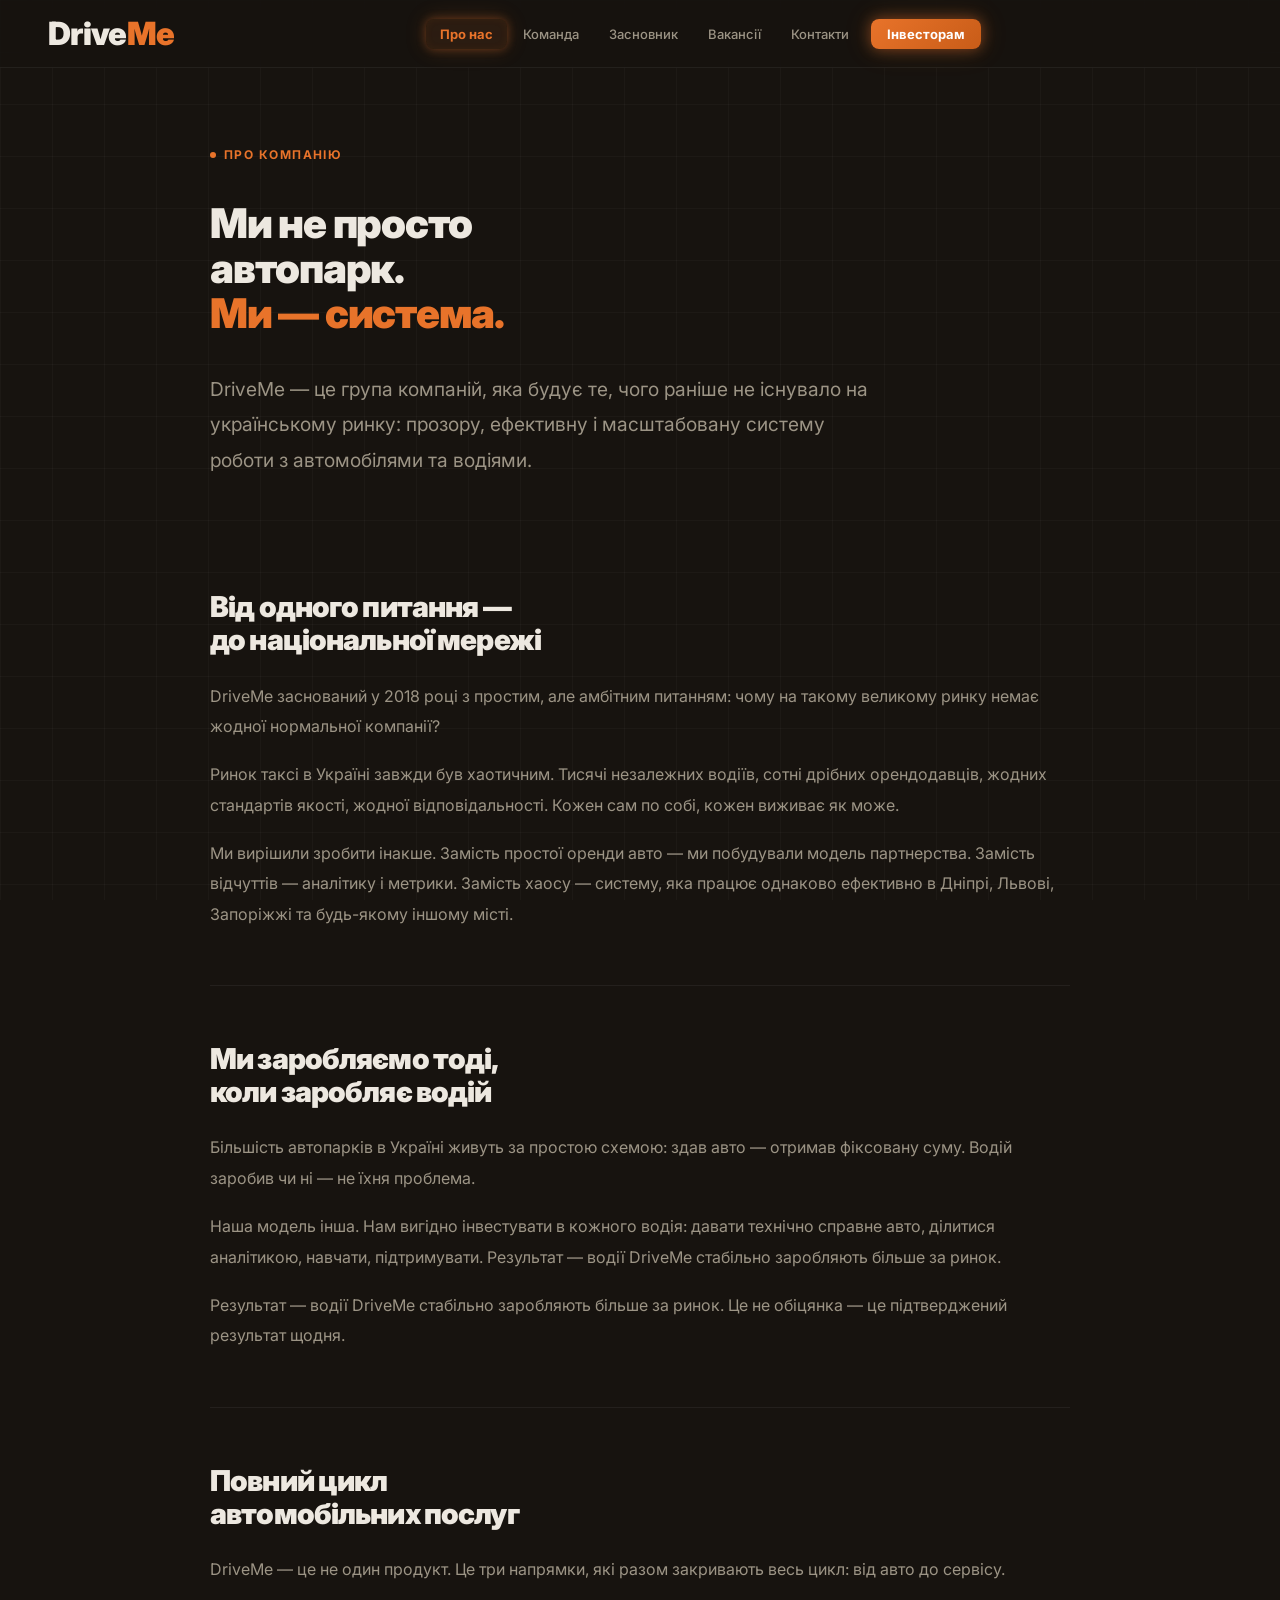
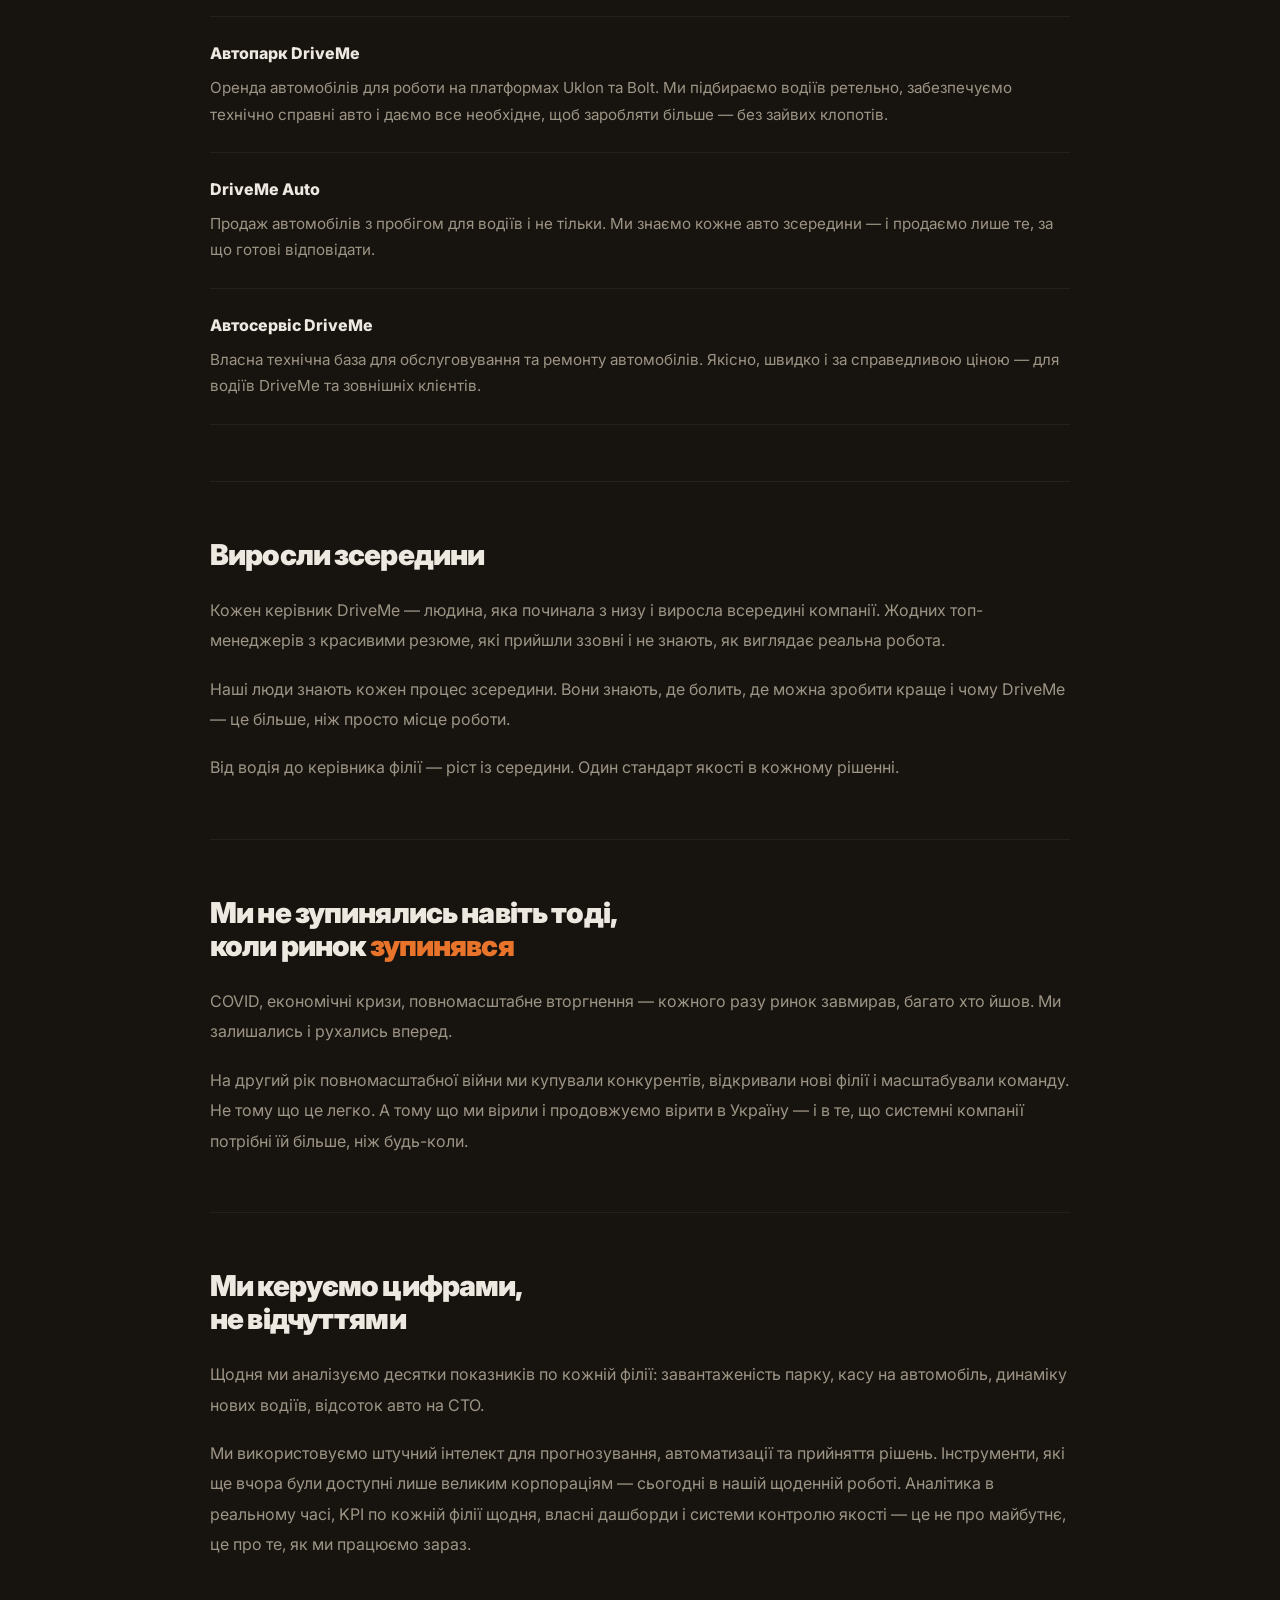
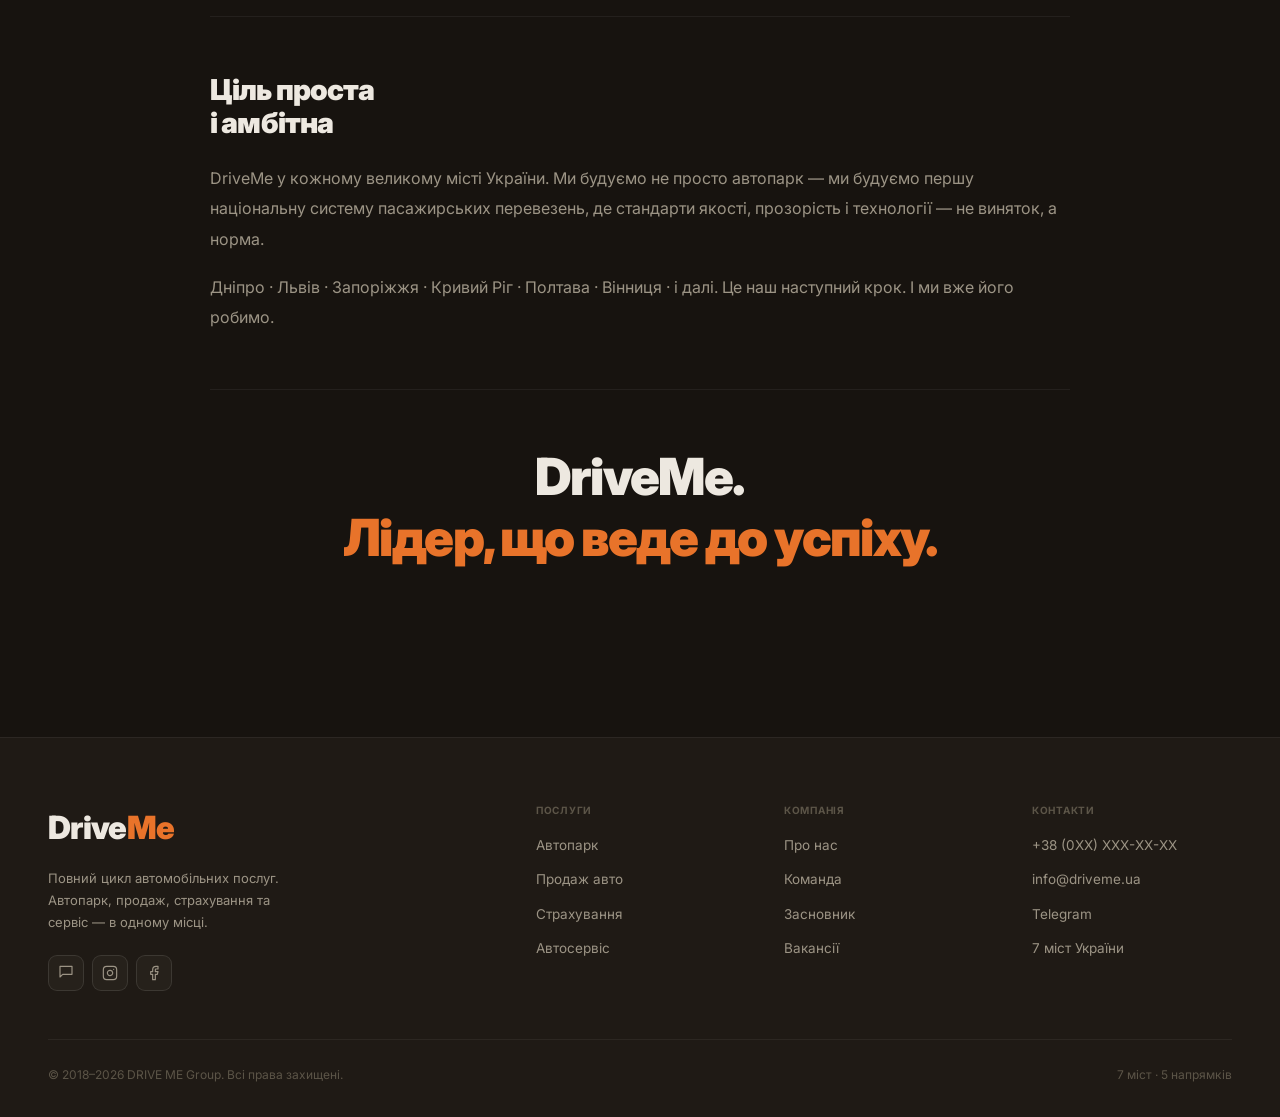
==== pages/about.html @ 79eb95c1 "Remove logo from site nav/footer, add DM SVG as browser favicon" ====
<!DOCTYPE html>
<html lang="uk">
<head>
<meta charset="UTF-8">
<link rel="icon" type="image/svg+xml" href="../images/file-2.svg">
<meta name="viewport" content="width=device-width,initial-scale=1.0">
<title>Про нас — DRIVE ME Group</title>
<link rel="stylesheet" href="../css/style.css?v=20260707">
<link rel="preconnect" href="https://fonts.googleapis.com">
<link href="https://fonts.googleapis.com/css2?family=Inter:wght@300;400;500;600;700;800;900&display=swap" rel="stylesheet">
<script src="../js/main.js?v=20260708" defer></script>
<style>

.about-page{
  padding-top:var(--nav-h);
  padding-bottom:96px;
  min-height:100vh;
}

.about-box{
  max-width:860px;
  margin:0 auto;
  padding:72px 0;
}

/* HERO */
.about-label{
  display:inline-flex;align-items:center;gap:8px;
  font-size:12px;font-weight:700;letter-spacing:.12em;text-transform:uppercase;
  color:var(--accent);margin-bottom:36px;
}
.about-label-dot{
  width:6px;height:6px;border-radius:50%;background:var(--accent);
}

.about-h1{
  font-size:clamp(1.8rem,3.2vw,3.6rem);
  font-weight:900;letter-spacing:-.03em;line-height:1.1;
  margin-bottom:36px;
}
.about-h1 em{color:var(--accent);font-style:normal}

.about-lead{
  font-size:1.2rem;line-height:1.85;color:var(--t2);
  max-width:680px;margin-bottom:56px;
}

/* STATS ROW */
.about-stats{
  display:flex;flex-wrap:wrap;gap:48px;
  padding:40px 0;
  border-top:1px solid var(--border);
  border-bottom:1px solid var(--border);
  margin-bottom:72px;
}
.about-stat-val{
  font-size:2.6rem;font-weight:900;letter-spacing:-.04em;
  color:var(--text);line-height:1;
}
.about-stat-lbl{
  font-size:12px;color:var(--t3);text-transform:uppercase;
  letter-spacing:.08em;font-weight:600;margin-top:6px;
}

/* BODY TEXT */
.about-section{
  padding:56px 0;
  border-bottom:1px solid var(--border);
}
.about-section:last-of-type{border-bottom:none}

.about-section-title{
  font-size:1.8rem;font-weight:900;letter-spacing:-.03em;
  color:var(--text);margin-bottom:24px;line-height:1.15;
}
.about-section-title em{color:var(--accent);font-style:normal}

.about-p{
  font-size:1rem;line-height:1.9;color:var(--t2);
  margin-bottom:18px;
}
.about-p:last-child{margin-bottom:0}

/* BIG NUMBER INLINE */
.about-big-num{
  font-size:clamp(3rem,6vw,5rem);font-weight:900;letter-spacing:-.04em;
  background:linear-gradient(135deg,#E8732A,#FFB37A);
  -webkit-background-clip:text;-webkit-text-fill-color:transparent;background-clip:text;
  line-height:1;display:block;margin:32px 0 8px;
}
.about-big-lbl{
  font-size:13px;color:var(--t3);text-transform:uppercase;
  letter-spacing:.08em;font-weight:600;margin-bottom:28px;
}

/* DIRECTIONS LIST */
.about-dir-list{
  display:flex;flex-direction:column;gap:0;
  margin:32px 0 0;
}
.about-dir-item{
  padding:24px 0;
  border-bottom:1px solid var(--border);
}
.about-dir-item:first-child{border-top:1px solid var(--border)}
.about-dir-name{
  font-size:1rem;font-weight:800;color:var(--text);margin-bottom:8px;
}
.about-dir-desc{
  font-size:.95rem;line-height:1.75;color:var(--t2);
}

/* VISION NUMS */
.about-vision-nums{
  display:flex;flex-wrap:wrap;gap:48px;
  margin:40px 0;
}
.about-vision-val{
  font-size:3rem;font-weight:900;letter-spacing:-.04em;
  color:var(--accent);line-height:1;
}
.about-vision-lbl{
  font-size:12px;color:var(--t3);text-transform:uppercase;
  letter-spacing:.08em;font-weight:600;margin-top:6px;
}

/* SLOGAN */
.about-slogan{
  padding-top:56px;text-align:center;
}
.about-slogan-text{
  font-size:clamp(1.8rem,4vw,3.2rem);
  font-weight:900;letter-spacing:-.03em;line-height:1.2;
  color:var(--text);
}
.about-slogan-text em{color:var(--accent);font-style:normal}

</style>
</head>
<body>

<!-- NAV -->
<nav class="nav">
  <div class="nav-inner">
    <a href="../index.html" class="nav-logo">
      <span class="nav-logo-name">Drive<em>Me</em></span>
    </a>
    <ul class="nav-links">
      <li><a href="about.html" class="nav-link active">Про нас</a></li>
      <li><a href="team.html" class="nav-link">Команда</a></li>
      <li><a href="founder.html" class="nav-link">Засновник</a></li>
      <li><a href="vacancies.html" class="nav-link">Вакансії</a></li>
      <li><a href="../index.html#contact" class="nav-link">Контакти</a></li>
      <li><span class="nav-link nav-link--invest" onclick="openInvestModal()">Інвесторам</span></li>
    </ul>
    <div class="nav-cta"></div>
    <button class="hamburger" aria-label="Меню"><span></span><span></span><span></span></button>
  </div>
</nav>

<div class="mob-nav">
  <a href="about.html" class="mob-nav-link"><span class="mob-nav-ico"><svg width="18" height="18" viewBox="0 0 24 24" fill="none" stroke="currentColor" stroke-width="1.75" stroke-linecap="round" stroke-linejoin="round"><circle cx="12" cy="12" r="10"/><line x1="12" y1="8" x2="12" y2="12"/><line x1="12" y1="16" x2="12.01" y2="16"/></svg></span>Про нас</a>
  <a href="team.html" class="mob-nav-link"><span class="mob-nav-ico"><svg width="18" height="18" viewBox="0 0 24 24" fill="none" stroke="currentColor" stroke-width="1.75" stroke-linecap="round" stroke-linejoin="round"><path d="M17 21v-2a4 4 0 0 0-4-4H5a4 4 0 0 0-4 4v2"/><circle cx="9" cy="7" r="4"/><path d="M23 21v-2a4 4 0 0 0-3-3.87"/><path d="M16 3.13a4 4 0 0 1 0 7.75"/></svg></span>Команда</a>
  <a href="founder.html" class="mob-nav-link"><span class="mob-nav-ico"><svg width="18" height="18" viewBox="0 0 24 24" fill="none" stroke="currentColor" stroke-width="1.75" stroke-linecap="round" stroke-linejoin="round"><path d="M20 21v-2a4 4 0 0 0-4-4H8a4 4 0 0 0-4 4v2"/><circle cx="12" cy="7" r="4"/></svg></span>Засновник</a>
  <a href="vacancies.html" class="mob-nav-link"><span class="mob-nav-ico"><svg width="18" height="18" viewBox="0 0 24 24" fill="none" stroke="currentColor" stroke-width="1.75" stroke-linecap="round" stroke-linejoin="round"><rect x="2" y="7" width="20" height="14" rx="2"/><path d="M16 21V5a2 2 0 0 0-2-2h-4a2 2 0 0 0-2 2v16"/></svg></span>Вакансії</a>
  <a href="../index.html#contact" class="mob-nav-link"><span class="mob-nav-ico"><svg width="18" height="18" viewBox="0 0 24 24" fill="none" stroke="currentColor" stroke-width="1.75" stroke-linecap="round" stroke-linejoin="round"><path d="M22 16.92v3a2 2 0 0 1-2.18 2 19.79 19.79 0 0 1-8.63-3.07A19.5 19.5 0 0 1 4.69 12a19.79 19.79 0 0 1-3.07-8.67A2 2 0 0 1 3.61 1h3a2 2 0 0 1 2 1.72 12.84 12.84 0 0 0 .7 2.81 2 2 0 0 1-.45 2.11L8.09 9a16 16 0 0 0 6.29 6.29l1.36-1.36a2 2 0 0 1 2.11-.45 12.84 12.84 0 0 0 2.81.7A2 2 0 0 1 22 16.92z"/></svg></span>Контакти</a>
  <div class="mob-nav-link mob-nav-link--invest"><span class="mob-nav-ico"><svg width="18" height="18" viewBox="0 0 24 24" fill="none" stroke="currentColor" stroke-width="1.75" stroke-linecap="round" stroke-linejoin="round"><polyline points="22 7 13.5 15.5 8.5 10.5 2 17"/><polyline points="16 7 22 7 22 13"/></svg></span>Інвесторам</div>
</div>

<!-- MAIN -->
<main class="about-page">
  <div class="wrap">
    <div class="about-box">

      <!-- HERO -->
      <div class="reveal">
        <div class="about-label"><span class="about-label-dot"></span>Про компанію</div>
        <h1 class="about-h1">Ми не просто<br>автопарк.<br><em>Ми — система.</em></h1>
        <p class="about-lead">DriveMe — це група компаній, яка будує те, чого раніше не існувало на українському ринку: прозору, ефективну і масштабовану систему роботи з автомобілями та водіями.</p>

      </div>

      <!-- ORIGIN -->
      <div class="about-section reveal">
        <h2 class="about-section-title">Від одного питання —<br>до національної мережі</h2>
        <p class="about-p">DriveMe заснований у 2018 році з простим, але амбітним питанням: чому на такому великому ринку немає жодної нормальної компанії?</p>
        <p class="about-p">Ринок таксі в Україні завжди був хаотичним. Тисячі незалежних водіїв, сотні дрібних орендодавців, жодних стандартів якості, жодної відповідальності. Кожен сам по собі, кожен виживає як може.</p>
        <p class="about-p">Ми вирішили зробити інакше. Замість простої оренди авто — ми побудували модель партнерства. Замість відчуттів — аналітику і метрики. Замість хаосу — систему, яка працює однаково ефективно в Дніпрі, Львові, Запоріжжі та будь-якому іншому місті.</p>
      </div>

      <!-- DIFFERENTIATOR -->
      <div class="about-section reveal">
        <h2 class="about-section-title">Ми заробляємо тоді,<br>коли заробляє водій</h2>
        <p class="about-p">Більшість автопарків в Україні живуть за простою схемою: здав авто — отримав фіксовану суму. Водій заробив чи ні — не їхня проблема.</p>
        <p class="about-p">Наша модель інша. Нам вигідно інвестувати в кожного водія: давати технічно справне авто, ділитися аналітикою, навчати, підтримувати. Результат — водії DriveMe стабільно заробляють більше за ринок.</p>
        <p class="about-p">Результат — водії DriveMe стабільно заробляють більше за ринок. Це не обіцянка — це підтверджений результат щодня.</p>
      </div>

      <!-- DIRECTIONS -->
      <div class="about-section reveal">
        <h2 class="about-section-title">Повний цикл<br>автомобільних послуг</h2>
        <p class="about-p">DriveMe — це не один продукт. Це три напрямки, які разом закривають весь цикл: від авто до сервісу.</p>
        <div class="about-dir-list">
          <div class="about-dir-item">
            <div class="about-dir-name">Автопарк DriveMe</div>
            <div class="about-dir-desc">Оренда автомобілів для роботи на платформах Uklon та Bolt. Ми підбираємо водіїв ретельно, забезпечуємо технічно справні авто і даємо все необхідне, щоб заробляти більше — без зайвих клопотів.</div>
          </div>
          <div class="about-dir-item">
            <div class="about-dir-name">DriveMe Auto</div>
            <div class="about-dir-desc">Продаж автомобілів з пробігом для водіїв і не тільки. Ми знаємо кожне авто зсередини — і продаємо лише те, за що готові відповідати.</div>
          </div>
          <div class="about-dir-item">
            <div class="about-dir-name">Автосервіс DriveMe</div>
            <div class="about-dir-desc">Власна технічна база для обслуговування та ремонту автомобілів. Якісно, швидко і за справедливою ціною — для водіїв DriveMe та зовнішніх клієнтів.</div>
          </div>
        </div>
      </div>

      <!-- TEAM -->
      <div class="about-section reveal">
        <h2 class="about-section-title">Виросли зсередини</h2>
        <p class="about-p">Кожен керівник DriveMe — людина, яка починала з низу і виросла всередині компанії. Жодних топ-менеджерів з красивими резюме, які прийшли ззовні і не знають, як виглядає реальна робота.</p>
        <p class="about-p">Наші люди знають кожен процес зсередини. Вони знають, де болить, де можна зробити краще і чому DriveMe — це більше, ніж просто місце роботи.</p>
        <p class="about-p">Від водія до керівника філії — ріст із середини. Один стандарт якості в кожному рішенні.</p>
      </div>

      <!-- RESILIENCE -->
      <div class="about-section reveal">
        <h2 class="about-section-title">Ми не зупинялись навіть тоді,<br>коли ринок <em>зупинявся</em></h2>
        <p class="about-p">COVID, економічні кризи, повномасштабне вторгнення — кожного разу ринок завмирав, багато хто йшов. Ми залишались і рухались вперед.</p>
        <p class="about-p">На другий рік повномасштабної війни ми купували конкурентів, відкривали нові філії і масштабували команду. Не тому що це легко. А тому що ми вірили і продовжуємо вірити в Україну — і в те, що системні компанії потрібні їй більше, ніж будь-коли.</p>
      </div>

      <!-- TECH -->
      <div class="about-section reveal">
        <h2 class="about-section-title">Ми керуємо цифрами,<br>не відчуттями</h2>
        <p class="about-p">Щодня ми аналізуємо десятки показників по кожній філії: завантаженість парку, касу на автомобіль, динаміку нових водіїв, відсоток авто на СТО.</p>
        <p class="about-p">Ми використовуємо штучний інтелект для прогнозування, автоматизації та прийняття рішень. Інструменти, які ще вчора були доступні лише великим корпораціям — сьогодні в нашій щоденній роботі. Аналітика в реальному часі, KPI по кожній філії щодня, власні дашборди і системи контролю якості — це не про майбутнє, це про те, як ми працюємо зараз.</p>
      </div>

      <!-- VISION -->
      <div class="about-section reveal">
        <h2 class="about-section-title">Ціль проста<br>і амбітна</h2>
        <p class="about-p">DriveMe у кожному великому місті України. Ми будуємо не просто автопарк — ми будуємо першу національну систему пасажирських перевезень, де стандарти якості, прозорість і технології — не виняток, а норма.</p>
        <p class="about-p">Дніпро · Львів · Запоріжжя · Кривий Ріг · Полтава · Вінниця · і далі. Це наш наступний крок. І ми вже його робимо.</p>
      </div>

      <!-- SLOGAN -->
      <div class="about-slogan reveal">
        <div class="about-slogan-text">DriveMe.<br><em>Лідер, що веде до успіху.</em></div>
      </div>

    </div>
  </div>
</main>

<!-- FOOTER -->
<footer class="footer">
  <div class="wrap">
    <div class="footer-grid">
      <div class="footer-brand">
        <a href="../index.html" class="nav-logo" style="margin-bottom:0">
          <span class="nav-logo-name">Drive<em>Me</em></span>
        </a>
        <p>Повний цикл автомобільних послуг. Автопарк, продаж, страхування та сервіс — в одному місці.</p>
        <div class="footer-social">
          <a href="#" class="social-btn"><svg width="16" height="16" viewBox="0 0 24 24" fill="none" stroke="currentColor" stroke-width="1.75" stroke-linecap="round" stroke-linejoin="round"><path d="M21 2H3v16l4-4h14V2z"/></svg></a>
          <a href="#" class="social-btn"><svg width="16" height="16" viewBox="0 0 24 24" fill="none" stroke="currentColor" stroke-width="1.75" stroke-linecap="round" stroke-linejoin="round"><rect x="2" y="2" width="20" height="20" rx="5"/><path d="M16 11.37A4 4 0 1 1 12.63 8 4 4 0 0 1 16 11.37z"/><line x1="17.5" y1="6.5" x2="17.51" y2="6.5"/></svg></a>
          <a href="#" class="social-btn"><svg width="16" height="16" viewBox="0 0 24 24" fill="none" stroke="currentColor" stroke-width="1.75" stroke-linecap="round" stroke-linejoin="round"><path d="M18 2h-3a5 5 0 0 0-5 5v3H7v4h3v8h4v-8h3l1-4h-4V7a1 1 0 0 1 1-1h3z"/></svg></a>
        </div>
      </div>
      <div class="footer-col">
        <h5>Послуги</h5>
        <ul>
          <li><a href="fleet.html">Автопарк</a></li>
          <li><a href="#">Продаж авто</a></li>
          <li><a href="#">Страхування</a></li>
          <li><a href="#">Автосервіс</a></li>
        </ul>
      </div>
      <div class="footer-col">
        <h5>Компанія</h5>
        <ul>
          <li><a href="about.html">Про нас</a></li>
          <li><a href="team.html">Команда</a></li>
          <li><a href="founder.html">Засновник</a></li>
          <li><a href="vacancies.html">Вакансії</a></li>
        </ul>
      </div>
      <div class="footer-col">
        <h5>Контакти</h5>
        <ul>
          <li><a href="tel:+380000000000">+38 (0XX) XXX-XX-XX</a></li>
          <li><a href="mailto:info@driveme.ua">info@driveme.ua</a></li>
          <li><a href="#">Telegram</a></li>
          <li><a href="#">7 міст України</a></li>
        </ul>
      </div>
    </div>
    <div class="footer-bottom">
      <p>© 2018–2026 DRIVE ME Group. Всі права захищені.</p>
      <span>7 міст · 5 напрямків</span>
    </div>
  </div>
</footer>

</body>
</html>
---- css/style.css ----
/* ══════════════════════════════════════════
   DRIVE ME — Corporate Site
   Design system consistent with DM Office / Library / Driver Portal
   ══════════════════════════════════════════ */

@import url('https://fonts.googleapis.com/css2?family=Inter:wght@300;400;500;600;700;800;900&display=swap');

/* ── VARIABLES (DriveMe design tokens) ── */
:root {
  --bg:      #17130F;
  --col:     #1F1A15;
  --item:    #26211B;
  --item-h:  #2E2820;
  --border:  rgba(255,255,255,0.06);
  --border2: rgba(255,255,255,0.10);
  --text:    #EDE8E0;
  --t2:      #9C9485;
  --t3:      #5C5548;
  --accent:      #E8732A;
  --accent-l:    #F5894A;
  --accent-bg:   rgba(232,115,42,0.10);
  --accent-brd:  rgba(232,115,42,0.22);
  --green:   #2CC88A;
  --green-bg:rgba(44,200,138,0.10);
  --blue:    #5B9FE8;
  --blue-bg: rgba(91,159,232,0.10);
  --yellow:  #E8B42A;
  --yel-bg:  rgba(232,180,42,0.10);
  --purple:  #9B78E0;
  --pur-bg:  rgba(155,120,224,0.10);
  --red:     #E85A4F;
  --red-bg:  rgba(232,90,79,0.10);
  --shadow:  rgba(0,0,0,0.40);
  --nav-h:   68px;
  --max:     1240px;
  --r:       14px;
  --r-lg:    20px;
  --tr:      0.16s ease;
}

/* ── RESET ── */
*,*::before,*::after{box-sizing:border-box;margin:0;padding:0}
html{scroll-behavior:smooth;font-size:16px}
body{
  font-family:'Inter',-apple-system,sans-serif;
  background:var(--bg);color:var(--text);
  line-height:1.6;overflow-x:hidden;
  -webkit-font-smoothing:antialiased;
}
img{max-width:100%;display:block}
a{text-decoration:none;color:inherit}
ul{list-style:none}
button{cursor:pointer;border:none;background:none;font-family:inherit;color:inherit}
svg{display:block;flex-shrink:0}

/* ── GRID BACKGROUND (matches DM apps) ── */
body::before{
  content:'';position:fixed;inset:0;pointer-events:none;z-index:0;
  background-image:
    linear-gradient(rgba(255,255,255,0.028) 1px, transparent 1px),
    linear-gradient(90deg, rgba(255,255,255,0.028) 1px, transparent 1px);
  background-size:52px 52px;
}

/* ── LAYOUT ── */
.wrap{max-width:var(--max);margin:0 auto;padding:0 28px;position:relative}
section{padding:96px 0}
section.tight{padding:56px 0}

/* ── TYPOGRAPHY ── */
.label{
  font-size:11px;font-weight:700;letter-spacing:.7px;
  text-transform:uppercase;color:var(--t3);
  display:flex;align-items:center;gap:8px;
}
.label-dot{
  width:6px;height:6px;border-radius:50%;
  background:var(--accent);flex-shrink:0;
}
h1{font-size:clamp(2.8rem,6vw,5.2rem);font-weight:900;letter-spacing:-.03em;line-height:1.04}
h2{font-size:clamp(1.9rem,4vw,3rem);font-weight:800;letter-spacing:-.02em;line-height:1.12}
h3{font-size:clamp(1.1rem,2vw,1.5rem);font-weight:700;letter-spacing:-.01em;line-height:1.25}
h4{font-size:1rem;font-weight:700;letter-spacing:-.01em}
p{color:var(--t2);line-height:1.75}

.txt-accent{color:var(--accent)}
.txt-t2{color:var(--t2)}
.txt-t3{color:var(--t3)}

/* ── NAVIGATION ── */
.nav{
  position:fixed;top:0;left:0;right:0;z-index:200;
  height:var(--nav-h);
  background:rgba(23,19,15,0.82);
  backdrop-filter:blur(18px);
  -webkit-backdrop-filter:blur(18px);
  border-bottom:1px solid var(--border);
  transition:background var(--tr), box-shadow var(--tr);
}
.nav.scrolled{
  background:rgba(23,19,15,0.97);
  box-shadow:0 4px 24px rgba(0,0,0,0.45);
}
.nav-inner{
  max-width:var(--max);margin:0 auto;padding:0 28px;
  height:var(--nav-h);display:flex;align-items:center;
  justify-content:space-between;gap:24px;
}
.nav-logo{display:flex;align-items:center;gap:10px;cursor:pointer}
.nav-logo-mark{
  width:36px;height:36px;border-radius:9px;
  background:linear-gradient(135deg,var(--accent),var(--accent-l));
  display:flex;align-items:center;justify-content:center;
  box-shadow:0 4px 12px rgba(232,115,42,.35);
}
.nav-logo-img{
  width:40px;height:40px;border-radius:10px;
  display:block;flex-shrink:0;overflow:hidden;
  object-fit:cover;
}
.nav-logo-name{
  font-size:32px;font-weight:900;letter-spacing:-.02em;
  color:var(--text);
}
.nav-logo-name em{color:var(--accent);font-style:normal}

.nav-links{display:flex;align-items:center;gap:2px}
.nav-link{
  padding:7px 14px;border-radius:8px;font-size:13px;font-weight:500;
  color:var(--t2);transition:color 0.2s,background 0.2s,box-shadow 0.2s;
  white-space:nowrap;
}
.nav-link:hover{
  color:var(--text);
  background:rgba(232,115,42,0.08);
}
.nav-link.active{
  color:var(--accent);
  font-weight:700;
  background:rgba(232,115,42,0.10);
  box-shadow:0 0 10px rgba(232,115,42,0.35), 0 0 22px rgba(232,115,42,0.18), inset 0 0 8px rgba(232,115,42,0.06);
}
.nav-link--invest{
  color:#fff !important;
  font-weight:700;
  background:linear-gradient(135deg,#E8732A,#c85c18);
  border-radius:8px;
  padding:7px 16px;
  margin-left:6px;
  box-shadow:0 0 14px rgba(232,115,42,0.45), 0 0 28px rgba(232,115,42,0.20);
  animation:invest-pulse 2.4s ease-in-out infinite;
  cursor:pointer;
  user-select:none;
}
.nav-link--invest:hover{
  background:linear-gradient(135deg,#F5894A,#E8732A) !important;
  box-shadow:0 0 20px rgba(232,115,42,0.65), 0 0 40px rgba(232,115,42,0.30) !important;
  transform:translateY(-1px);
}
@keyframes invest-pulse{
  0%,100%{box-shadow:0 0 14px rgba(232,115,42,0.45), 0 0 28px rgba(232,115,42,0.20)}
  50%   {box-shadow:0 0 22px rgba(232,115,42,0.75), 0 0 44px rgba(232,115,42,0.35)}
}

.nav-cta{display:flex;align-items:center;gap:12px}
.nav-phone{
  font-size:13px;font-weight:600;color:var(--t2);
  display:flex;align-items:center;gap:7px;
  transition:color var(--tr);
}
.nav-phone:hover{color:var(--text)}

.hamburger{
  display:none;flex-direction:column;gap:5px;padding:8px;
  width:40px;height:40px;align-items:center;justify-content:center;
}
.hamburger span{
  display:block;width:20px;height:1.5px;
  background:var(--t2);border-radius:2px;
  transition:transform var(--tr),opacity var(--tr);
}

/* mobile nav */
.mob-nav{
  position:fixed;
  top:var(--nav-h);left:0;right:0;z-index:199;
  background:rgba(20,16,12,0.99);
  backdrop-filter:blur(20px);-webkit-backdrop-filter:blur(20px);
  border-bottom:1px solid var(--border);
  padding:8px 12px 16px;
  flex-direction:column;gap:2px;
  /* hidden by default — visibility approach avoids layout glitches */
  display:none;
}
.mob-nav.open{
  display:flex;
}
.mob-nav-link{
  display:flex;align-items:center;gap:14px;
  padding:14px 16px;border-radius:12px;
  font-size:15px;font-weight:600;color:var(--t2);
  text-decoration:none;
  transition:background var(--tr),color var(--tr);
}
.mob-nav-link:hover,.mob-nav-link:active{background:var(--item);color:var(--text)}
.mob-nav-link.active{color:var(--text);background:var(--item)}
.mob-nav-ico{color:var(--accent);flex-shrink:0;display:flex}
.mob-nav-link--invest{
  color:#fff !important;font-weight:700;
  background:linear-gradient(135deg,#E8732A,#c85c18);
  margin-top:6px;border-radius:12px;
  box-shadow:0 4px 20px rgba(232,115,42,0.35);
  cursor:default;
}
.mob-nav-link--invest .mob-nav-ico{color:#fff}

/* ── BUTTONS ── */
.btn-p{
  display:inline-flex;align-items:center;gap:7px;
  padding:12px 24px;border-radius:11px;
  background:linear-gradient(135deg,var(--accent),var(--accent-l));
  color:#fff;font-size:13.5px;font-weight:700;
  box-shadow:0 4px 16px rgba(232,115,42,.30);
  transition:transform var(--tr),box-shadow var(--tr);
  white-space:nowrap;
}
.btn-p:hover{transform:translateY(-1px);box-shadow:0 8px 24px rgba(232,115,42,.42)}
.btn-p:active{transform:none;box-shadow:0 3px 10px rgba(232,115,42,.25)}
.btn-g{
  display:inline-flex;align-items:center;gap:7px;
  padding:12px 24px;border-radius:11px;
  background:var(--item);border:1px solid var(--border2);
  color:var(--t2);font-size:13.5px;font-weight:500;
  transition:all var(--tr);white-space:nowrap;
}
.btn-g:hover{background:var(--item-h);color:var(--text);border-color:var(--border2)}
.btn-lg{padding:15px 32px;font-size:14.5px}
.btn-sm{padding:9px 18px;font-size:12.5px}

/* ghost hero buttons — 3 in a row */
.hero-btns{display:flex;align-items:center;gap:10px;flex-wrap:nowrap}
.btn-ghost-hero{
  display:inline-flex;align-items:center;gap:7px;
  padding:10px 18px;border-radius:10px;
  font-size:13px;font-weight:600;
  color:var(--accent);
  border:1px solid var(--accent-brd);
  background:var(--accent-bg);
  transition:all var(--tr);
  white-space:nowrap;cursor:pointer;
}
.btn-ghost-hero:hover{
  background:rgba(232,115,42,0.16);
  border-color:var(--accent);
  box-shadow:0 0 16px rgba(232,115,42,0.22);
  transform:translateY(-1px);
}
.btn-ghost-hero svg{opacity:0.75}

/* nav-link--soon: not clickable */
.nav-link--soon{cursor:default}
.nav-link--soon:hover{background:none;color:var(--t2)}

/* orb-node and svc-card without href — hover works, click does nothing */
.orb-node:not([href]){cursor:default}
.svc-card:not([href]){cursor:default}

/* ── CARDS ── */
.card{
  background:var(--col);border:1px solid var(--border);
  border-radius:var(--r);padding:28px;
  position:relative;overflow:hidden;
  transition:border-color var(--tr),transform var(--tr),box-shadow var(--tr);
}
.card:hover{
  border-color:var(--border2);
  transform:translateY(-3px);
  box-shadow:0 12px 40px rgba(0,0,0,.40);
}
/* Left accent border */
.card-accent-l::before{
  content:'';position:absolute;left:0;top:0;bottom:0;width:3px;border-radius:3px 0 0 3px;
  background:linear-gradient(180deg,var(--accent),var(--accent-l));
}
.card-green::before{background:linear-gradient(180deg,var(--green),rgba(44,200,138,0.5))}
.card-blue::before{background:linear-gradient(180deg,var(--blue),rgba(91,159,232,0.5))}
.card-yellow::before{background:linear-gradient(180deg,var(--yellow),rgba(232,180,42,0.5))}
.card-purple::before{background:linear-gradient(180deg,var(--purple),rgba(155,120,224,0.5))}

/* Icon box */
.ico-box{
  width:48px;height:48px;border-radius:13px;
  display:flex;align-items:center;justify-content:center;
  margin-bottom:20px;flex-shrink:0;
}
.ico-orange{background:var(--accent-bg);color:var(--accent)}
.ico-green{background:var(--green-bg);color:var(--green)}
.ico-blue{background:var(--blue-bg);color:var(--blue)}
.ico-yellow{background:var(--yel-bg);color:var(--yellow)}
.ico-purple{background:var(--pur-bg);color:var(--purple)}
.ico-red{background:var(--red-bg);color:var(--red)}

/* ── SECTION HEADER ── */
.sec-head{margin-bottom:56px}
.sec-head .label{margin-bottom:18px}
.sec-head h2{margin-bottom:14px}
.sec-head p{max-width:520px;font-size:1.05rem}
.sec-head.center{text-align:center}
.sec-head.center p{margin:0 auto}
.sec-head.center .label{justify-content:center}

/* ── HERO ── */
.hero{
  min-height:100vh;display:flex;align-items:center;
  padding-top:var(--nav-h);position:relative;overflow:hidden;
  background-image:
    linear-gradient(105deg, rgba(23,19,15,0.92) 0%, rgba(23,19,15,0.78) 45%, rgba(23,19,15,0.55) 100%),
    url('../images/photo_2026-05-23 00.38.06.jpeg');
  background-size:cover;
  background-position:center;
}
.hero-glow{
  position:absolute;width:900px;height:900px;border-radius:50%;
  background:radial-gradient(circle,rgba(232,115,42,0.11) 0%,transparent 65%);
  top:50%;left:50%;transform:translate(-50%,-50%);pointer-events:none;
}
.hero-glow-r{
  position:absolute;width:500px;height:500px;border-radius:50%;
  background:radial-gradient(circle,rgba(91,159,232,0.05) 0%,transparent 70%);
  bottom:-100px;right:-100px;pointer-events:none;
}
.hero-inner{
  display:grid;grid-template-columns:minmax(0,1fr) 680px;
  gap:48px;align-items:center;width:100%;
}
.hero-body{min-width:0}
.hero-eyebrow{margin-bottom:24px}
.eyebrow-hl{
  color:var(--accent);
  font-weight:800;
  text-shadow:0 0 12px rgba(232,115,42,0.7), 0 0 28px rgba(232,115,42,0.4);
  animation: hl-pulse 2.4s ease-in-out infinite;
}
@keyframes hl-pulse{
  0%,100%{text-shadow:0 0 10px rgba(232,115,42,0.6),0 0 24px rgba(232,115,42,0.3)}
  50%    {text-shadow:0 0 18px rgba(232,115,42,0.95),0 0 40px rgba(232,115,42,0.55)}
}
.hero-h{margin-bottom:20px;font-size:clamp(2rem,3.2vw,3.4rem)}
.hero-h span{color:var(--accent)}
.hero-desc{font-size:1.1rem;max-width:440px;margin-bottom:36px;color:var(--t2)}
.hero-btns{display:flex;align-items:center;gap:12px;flex-wrap:nowrap}
.hero-stats{
  display:flex;gap:32px;margin-top:40px;
  padding-top:32px;border-top:1px solid var(--border);flex-wrap:wrap;
}
.hero-stat-val{font-size:1.8rem;font-weight:900;letter-spacing:-.03em;color:var(--text);margin-bottom:2px}
.hero-stat-lbl{font-size:11px;color:var(--t3);text-transform:uppercase;letter-spacing:.5px;font-weight:600}

/* Hero visual — orbital system */
.hero-visual{
  display:flex;justify-content:center;align-items:center;
  position:relative;width:100%;
}
.car-svg{width:100%;height:auto;opacity:0.9}
.hero-badge{
  position:absolute;background:var(--col);border:1px solid var(--border2);
  border-radius:12px;padding:12px 16px;
  box-shadow:0 8px 24px rgba(0,0,0,.4);
}
.hero-badge-val{font-size:1.4rem;font-weight:900;color:var(--accent);letter-spacing:-.02em}
.hero-badge-lbl{font-size:10px;color:var(--t3);text-transform:uppercase;letter-spacing:.5px;font-weight:600}
.hb1{top:10%;right:-10px}
.hb2{bottom:15%;left:-20px}
.hb3{top:55%;right:-20px}

/* ── HERO INLINE QUOTE ── */
.hero-quote{
  display:flex;gap:14px;align-items:stretch;
  margin:20px 0 24px;
}
.hq-bar{
  width:3px;border-radius:3px;flex-shrink:0;
  background:linear-gradient(180deg,var(--accent),rgba(232,115,42,0.15));
}
.hq-body{flex:1}
.hq-text{
  font-size:13px;line-height:1.7;color:var(--t2);
  font-style:italic;margin-bottom:12px;
}
.hq-author{display:flex;align-items:center;gap:10px;flex-wrap:wrap}
.hq-photo{
  width:36px;height:36px;border-radius:50%;
  background-size:cover;background-position:center top;
  border:1.5px solid var(--accent);flex-shrink:0;
}
.hq-name{font-size:13px;font-weight:700;color:var(--text);line-height:1.2}
.hq-role{font-size:11px;color:var(--t3)}
.hq-btn{
  margin-left:auto;
  font-size:12px;font-weight:600;color:var(--accent);
  padding:6px 13px;border-radius:8px;
  border:1px solid var(--accent-brd);background:var(--accent-bg);
  white-space:nowrap;transition:all var(--tr);
}
.hq-btn:hover{background:rgba(232,115,42,0.18);border-color:var(--accent)}

/* ── HERO ABOUT ROW ── */
.hero-about{
  display:grid;
  grid-template-columns:1fr 1fr;
  gap:60px;
  align-items:start;
  padding:64px 0 80px;
  border-top:1px solid var(--border);
  margin-top:64px;
}
.ha-left .label{margin-bottom:18px}
.ha-title{
  font-size:clamp(1.4rem,2.2vw,2rem);
  font-weight:900;letter-spacing:-.02em;line-height:1.2;
  margin-bottom:16px;color:var(--text);
}
.ha-text{
  font-size:14px;line-height:1.75;color:var(--t2);
  margin-bottom:28px;
}
.ha-dirs{display:flex;flex-direction:column;gap:10px}
.ha-dir{
  display:flex;align-items:center;gap:12px;
  padding:11px 15px;border-radius:10px;
  background:var(--item);border:1px solid var(--border);
  transition:background var(--tr),border-color var(--tr);
}
.ha-dir:hover{background:var(--item-h);border-color:var(--border2)}
.ha-dot{width:7px;height:7px;border-radius:50%;flex-shrink:0}
.ha-dname{font-size:13px;font-weight:600;color:var(--text);flex:1}
.ha-dsub{font-size:11px;color:var(--t3);white-space:nowrap}

/* quote card */
.ha-quote-card{
  background:var(--col);
  border:1px solid var(--border2);
  border-radius:20px;
  padding:32px 32px 26px;
  position:relative;
  box-shadow:0 16px 48px rgba(0,0,0,0.35);
}
.ha-qmark{
  font-size:88px;line-height:0.7;font-weight:900;
  color:var(--accent);opacity:0.18;
  position:absolute;top:20px;left:24px;
  font-family:Georgia,serif;pointer-events:none;user-select:none;
}
.ha-qtext{
  font-size:15px;line-height:1.8;color:var(--text);
  font-style:italic;margin-bottom:24px;
  position:relative;z-index:1;
}
.ha-qauthor{display:flex;align-items:center;gap:13px;margin-bottom:22px}
.ha-qphoto{
  width:48px;height:48px;border-radius:50%;
  background-size:cover;background-position:center top;
  border:2px solid var(--accent);flex-shrink:0;
}
.ha-qname{font-size:14px;font-weight:700;color:var(--text)}
.ha-qrole{font-size:11px;color:var(--t2);margin-top:2px}
.ha-qbtn{
  display:inline-flex;align-items:center;gap:8px;
  padding:10px 20px;border-radius:10px;font-size:13px;font-weight:600;
  color:var(--accent);border:1px solid var(--accent-brd);
  background:var(--accent-bg);transition:all var(--tr);
}
.ha-qbtn:hover{
  background:rgba(232,115,42,0.18);border-color:var(--accent);
  box-shadow:0 0 14px rgba(232,115,42,0.25);
}
@media(max-width:900px){
  .hero-about{grid-template-columns:1fr;gap:36px;padding:48px 0 60px}
  .ha-quote-card{padding:24px 20px 20px}
}

/* ── SERVICES GRID ── */
.services-grid{
  display:grid;grid-template-columns:repeat(5,1fr);gap:12px;
  align-items:stretch;
}
.svc-card{
  background-color:rgba(22,17,12,0.72);
  background-image:radial-gradient(rgba(255,255,255,0.07) 1px, transparent 1px);
  background-size:14px 14px;
  backdrop-filter:blur(10px);
  -webkit-backdrop-filter:blur(10px);
  border:1px solid rgba(255,255,255,0.10);
  border-radius:var(--r);padding:20px 16px;
  position:relative;overflow:hidden;
  display:flex;flex-direction:column;
  transition:all var(--tr);cursor:pointer;
}
.svc-card:hover{
  border-color:var(--border2);
  transform:translateY(-4px);
  box-shadow:0 16px 48px rgba(0,0,0,.45);
}
.svc-card::before{
  content:'';position:absolute;left:0;top:0;bottom:0;width:3px;
  border-radius:3px 0 0 3px;
  transition:height var(--tr);
}
.svc-card-orange::before{background:linear-gradient(180deg,var(--accent),var(--accent-l))}
.svc-card-blue::before{background:linear-gradient(180deg,var(--blue),rgba(91,159,232,0.5))}
.svc-card-yellow::before{background:linear-gradient(180deg,var(--yellow),rgba(232,180,42,0.5))}
.svc-card-green::before{background:linear-gradient(180deg,var(--green),rgba(44,200,138,0.5))}
.svc-card-purple::before{background:linear-gradient(180deg,var(--purple),rgba(155,120,224,0.5))}

.svc-card::after{
  content:'';position:absolute;bottom:0;left:0;right:0;height:60px;
  pointer-events:none;
  background:linear-gradient(transparent,rgba(0,0,0,.08));
  opacity:0;transition:opacity var(--tr);
}
.svc-card:hover::after{opacity:1}

.svc-ico{
  width:38px;height:38px;border-radius:10px;
  display:flex;align-items:center;justify-content:center;
  margin-bottom:14px;
}
.svc-tag{
  font-size:9px;font-weight:700;letter-spacing:.5px;
  text-transform:uppercase;margin-bottom:6px;
}
.svc-title{font-size:.95rem;font-weight:800;margin-bottom:8px;letter-spacing:-.01em}
.svc-desc{font-size:12px;color:var(--t2);line-height:1.6;margin-bottom:16px;flex:1}
.svc-foot{
  display:flex;align-items:center;justify-content:space-between;
  padding-top:12px;border-top:1px solid var(--border);
  margin-top:auto;
}
.svc-metrics{display:flex;gap:16px}
.svc-met{font-size:10px;color:var(--t3);font-weight:600}
.svc-met strong{color:var(--text);font-size:12px}
.svc-arrow{
  width:32px;height:32px;border-radius:8px;
  background:var(--item);border:1px solid var(--border2);
  display:flex;align-items:center;justify-content:center;
  color:var(--t2);transition:all var(--tr);flex-shrink:0;
}
.svc-card:hover .svc-arrow{background:var(--accent);border-color:var(--accent);color:#fff}

/* ── BRAND WATERMARK ── */
.brand-wm{
  font-size:clamp(64px,10vw,130px);
  font-weight:900;
  letter-spacing:-.04em;
  line-height:1;
  color:rgba(255,255,255,0.035);
  pointer-events:none;
  user-select:none;
  margin-bottom:8px;
  white-space:nowrap;
}
.brand-wm span{color:rgba(232,115,42,0.07)}

/* ── STATS BAR ── */
.stats-bar{
  border-top:1px solid var(--border);
  border-bottom:1px solid var(--border);
  padding:40px 0;
  background-image:
    linear-gradient(rgba(31,26,21,0.85), rgba(31,26,21,0.85)),
    url('../images/photo_2026-05-23 00.38.10.jpeg');
  background-size:cover;
  background-position:center top;
}
.stats-row{
  display:flex;justify-content:space-between;align-items:center;gap:24px;
  flex-wrap:wrap;
}
.stat-item{text-align:center;flex:1;min-width:120px}
.stat-num{
  font-size:clamp(2rem,4vw,3rem);font-weight:900;
  letter-spacing:-.03em;line-height:1;margin-bottom:6px;
  color:var(--text);
}
.stat-lbl{font-size:11px;color:var(--t3);text-transform:uppercase;letter-spacing:.5px;font-weight:600}
.stat-div{width:1px;height:48px;background:var(--border);flex-shrink:0}

/* ── FEATURE BLOCKS (alternating) ── */
.feature-block{
  display:grid;grid-template-columns:1fr 1fr;
  gap:80px;align-items:center;
}
.feature-block.rev{direction:rtl}
.feature-block.rev>*{direction:ltr}
.feature-body{display:flex;flex-direction:column;gap:0}
.feature-body .label{margin-bottom:16px}
.feature-body h2{margin-bottom:16px}
.feature-body p{margin-bottom:32px}
.feature-list{display:flex;flex-direction:column;gap:10px;margin-bottom:32px}
.feature-item{
  display:flex;align-items:flex-start;gap:12px;
  padding:14px 16px;background:var(--item);
  border-radius:10px;border:1px solid var(--border);
}
.feature-item-ico{flex-shrink:0;margin-top:1px}
.feature-item-txt{font-size:13.5px;color:var(--t2);line-height:1.6}
.feature-item-txt strong{color:var(--text)}

.feature-vis{
  background:var(--col);border:1px solid var(--border);
  border-radius:var(--r-lg);padding:32px;
  display:flex;flex-direction:column;gap:12px;
}
.feature-vis-title{
  font-size:11px;font-weight:700;color:var(--t3);
  text-transform:uppercase;letter-spacing:.7px;
  margin-bottom:4px;
}

/* KPI cards inside feature */
.fv-kpi-grid{display:grid;grid-template-columns:repeat(3,1fr);gap:10px}
.fv-kpi{
  background:var(--item);border:1px solid var(--border);
  border-radius:12px;padding:14px 12px;
  position:relative;overflow:hidden;
}
.fv-kpi::before{
  content:'';position:absolute;left:0;top:0;bottom:0;width:3px;border-radius:3px 0 0 3px;
}
.fv-kpi.accent::before{background:var(--accent)}
.fv-kpi.green::before{background:var(--green)}
.fv-kpi.blue::before{background:var(--blue)}
.fv-kpi.yellow::before{background:var(--yellow)}
.fv-kpi.purple::before{background:var(--purple)}
.fv-val{font-size:1.4rem;font-weight:900;letter-spacing:-.03em;line-height:1;margin-bottom:4px}
.fv-lbl{font-size:10px;color:var(--t3);font-weight:600;text-transform:uppercase;letter-spacing:.3px}
.fv-delta{font-size:11px;font-weight:700;margin-top:3px}
.fv-delta.up{color:var(--green)}
.fv-delta.down{color:var(--red)}

/* Bar chart */
.bar-item{display:flex;flex-direction:column;gap:5px;margin-bottom:8px}
.bar-head{display:flex;justify-content:space-between;font-size:12px}
.bar-head span:first-child{color:var(--t2)}
.bar-head span:last-child{font-weight:700;color:var(--accent)}
.bar-track{height:5px;background:var(--item-h);border-radius:5px;overflow:hidden}
.bar-fill{height:100%;border-radius:5px;background:linear-gradient(90deg,var(--accent),var(--accent-l));transition:width .5s ease}

/* Step line */
.steps{display:flex;flex-direction:column;gap:0}
.step{display:flex;gap:16px;padding:16px 0;position:relative}
.step:not(:last-child)::after{
  content:'';position:absolute;left:18px;top:44px;bottom:0;
  width:1px;background:var(--border);
}
.step-n{
  width:36px;height:36px;border-radius:50%;flex-shrink:0;
  background:linear-gradient(135deg,var(--accent),var(--accent-l));
  display:flex;align-items:center;justify-content:center;
  font-size:12px;font-weight:800;color:#fff;
  box-shadow:0 4px 12px rgba(232,115,42,.3);
}
.step-body h4{font-size:14px;font-weight:700;margin-bottom:4px}
.step-body p{font-size:13px;color:var(--t2);line-height:1.6}

/* ── CITIES ── */
/* ── GEO CARDS ── */
.geo-grid{
  display:grid;grid-template-columns:repeat(4,1fr);gap:14px;
  margin-top:48px;
}
.geo-card{
  border:1px solid rgba(232,115,42,0.22);
  border-radius:16px;padding:24px 20px;
  position:relative;overflow:hidden;
  transition:transform .25s ease, border-color .25s ease, box-shadow .25s ease;
  display:flex;flex-direction:column;
  min-height:200px;
  background-size:cover;
  background-position:center;
  cursor:default;
}
.geo-card:hover{
  border-color:rgba(232,115,42,0.7);
  box-shadow:0 0 0 1px rgba(232,115,42,0.35), 0 8px 32px rgba(232,115,42,0.18);
  transform:translateY(-4px);
}
.geo-card--hub{border-color:rgba(232,115,42,0.5)}
.geo-card--soon{border-style:dashed;border-color:rgba(120,120,120,0.25);opacity:.55}
.geo-card--soon:hover{opacity:.65}
.geo-dot{
  width:8px;height:8px;border-radius:50%;
  background:var(--accent);margin-bottom:14px;
  position:relative;display:inline-block;
}
.geo-dot::after{
  content:'';position:absolute;inset:-5px;
  border-radius:50%;background:rgba(232,115,42,0.25);
  animation:geo-pulse 2.4s ease-out infinite;
}
.geo-dot--soon{background:#555}
.geo-dot--soon::after{display:none}
@keyframes geo-pulse{
  0%{transform:scale(1);opacity:.6}
  100%{transform:scale(2.8);opacity:0}
}
.geo-city{font-size:18px;font-weight:800;color:#fff;margin-bottom:10px;line-height:1.2}
.geo-badge{
  display:inline-block;font-size:9px;font-weight:700;
  color:#fff;text-transform:uppercase;letter-spacing:.8px;
  border:1px solid rgba(255,255,255,0.35);border-radius:4px;
  padding:2px 7px;margin-bottom:10px;
}
.geo-tags{display:flex;flex-wrap:wrap;gap:6px;margin-top:auto;padding-top:12px}
.geo-tag{
  font-size:10px;font-weight:600;color:#fff;
  background:rgba(255,255,255,0.12);border-radius:5px;
  padding:3px 9px;letter-spacing:.3px;
}
.geo-tag--soon{color:rgba(255,255,255,0.35);background:rgba(255,255,255,0.06)}

/* Info row */
.geo-info-row{
  display:flex;align-items:center;justify-content:center;
  gap:0;margin-top:44px;padding-top:32px;
  border-top:1px solid var(--border);
}
.geo-info-item{text-align:center;padding:0 40px}
.geo-info-val{display:block;font-size:32px;font-weight:900;color:var(--accent);line-height:1}
.geo-info-lbl{display:block;font-size:10px;color:var(--t3);margin-top:4px;text-transform:uppercase;letter-spacing:.5px}
.geo-info-sep{width:1px;height:40px;background:var(--border);flex-shrink:0}

@media(max-width:900px){.geo-grid{grid-template-columns:repeat(2,1fr)}}
@media(max-width:480px){.geo-grid{grid-template-columns:1fr;}.geo-info-row{flex-wrap:wrap;gap:24px}.geo-info-sep{display:none}.geo-info-item{padding:0 20px}}

/* ── TEAM ── */
.team-grid{
  display:grid;grid-template-columns:repeat(6,1fr);gap:16px;
  margin-top:48px;
}
.team-card{
  background:var(--col);border:1px solid var(--border);
  border-radius:var(--r);overflow:hidden;
  transition:transform var(--tr),box-shadow var(--tr),border-color var(--tr);
}
.team-card:hover{
  transform:translateY(-4px);
  box-shadow:0 16px 40px rgba(0,0,0,0.5);
  border-color:var(--border2);
}
.team-photo{
  width:100%;aspect-ratio:1/1;
  background-size:cover;background-position:center top;
  background-color:var(--item);
}
.team-info{padding:14px 16px}
.team-name{font-size:13px;font-weight:700;color:var(--text);margin-bottom:4px;line-height:1.3}
.team-role{font-size:11px;color:var(--accent);font-weight:600;text-transform:uppercase;letter-spacing:.4px}

/* ── FOUNDER ── */
.founder-block{
  display:grid;grid-template-columns:1fr 420px;gap:80px;align-items:center;
}
.founder-title{
  font-size:13px;font-weight:600;color:var(--accent);
  text-transform:uppercase;letter-spacing:.6px;margin:10px 0 28px;
}
.founder-quote{
  border-left:3px solid var(--accent);
  padding:16px 20px;
  margin:0 0 28px;
  background:rgba(232,115,42,0.06);
  border-radius:0 10px 10px 0;
  font-size:1.05rem;font-style:italic;color:var(--text);
  line-height:1.7;
}
.founder-stats{
  display:flex;gap:36px;margin-top:36px;
  padding-top:28px;border-top:1px solid var(--border);
}
.founder-stat-val{
  font-size:2rem;font-weight:900;color:var(--accent);
  letter-spacing:-.03em;line-height:1;
}
.founder-stat-lbl{
  font-size:11px;color:var(--t2);margin-top:4px;
  text-transform:uppercase;letter-spacing:.4px;
}
.founder-photo-wrap{
  position:relative;
}
.founder-photo{
  width:100%;aspect-ratio:3/4;
  border-radius:20px;
  background-size:cover;background-position:center top;
  background-color:var(--item);
  border:1px solid var(--border2);
  box-shadow:0 24px 64px rgba(0,0,0,0.55);
}
@media(max-width:1100px){
  .founder-block{grid-template-columns:1fr;gap:48px}
  .founder-photo{aspect-ratio:4/3}
}

/* ── CONTACT ── */
.contact-grid{display:grid;grid-template-columns:1fr 1.5fr;gap:64px;align-items:start}
.contact-info .label{margin-bottom:20px}
.contact-info h2{margin-bottom:16px}
.contact-info>p{margin-bottom:36px}
.contact-item{display:flex;gap:14px;align-items:flex-start;margin-bottom:22px}
.contact-ico{
  width:40px;height:40px;border-radius:11px;
  background:var(--accent-bg);color:var(--accent);
  display:flex;align-items:center;justify-content:center;flex-shrink:0;
}
.ci-lbl{font-size:10px;font-weight:700;color:var(--t3);text-transform:uppercase;letter-spacing:.5px;margin-bottom:3px}
.ci-val{font-size:14px;font-weight:600;color:var(--text)}

.contact-form-box{
  background:var(--col);border:1px solid var(--border);
  border-radius:var(--r-lg);padding:36px;
}
.form-group{margin-bottom:18px}
.form-label{font-size:12px;font-weight:600;color:var(--t3);text-transform:uppercase;letter-spacing:.4px;margin-bottom:7px;display:block}
.form-ctrl{
  width:100%;padding:13px 16px;
  background:var(--item);border:1px solid var(--border2);
  border-radius:10px;color:var(--text);font-size:14px;
  font-family:'Inter',sans-serif;outline:none;
  transition:border-color var(--tr),box-shadow var(--tr);
}
.form-ctrl::placeholder{color:var(--t3)}
.form-ctrl:focus{
  border-color:var(--accent-brd);
  box-shadow:0 0 0 3px rgba(232,115,42,.10);
  background:var(--item-h);
}
select.form-ctrl{
  appearance:none;cursor:pointer;
  background-image:url("data:image/svg+xml,%3Csvg xmlns='http://www.w3.org/2000/svg' width='12' height='8' viewBox='0 0 12 8'%3E%3Cpath d='M1 1l5 5 5-5' stroke='%235C5548' stroke-width='1.5' fill='none' stroke-linecap='round'/%3E%3C/svg%3E");
  background-repeat:no-repeat;background-position:right 14px center;
  padding-right:36px;
}
select.form-ctrl option{background:#26211B;color:#EDE8E0}
textarea.form-ctrl{resize:vertical;min-height:110px}
.form-2col{display:grid;grid-template-columns:1fr 1fr;gap:14px}

/* ── CTA SECTION ── */
.cta-band{
  text-align:center;padding:96px 0;position:relative;
  border-top:1px solid var(--border);border-bottom:1px solid var(--border);
  background-image:
    linear-gradient(rgba(23,19,15,0.72), rgba(23,19,15,0.72)),
    url('../images/photo_2026-05-23 00.37.58.jpeg');
  background-size:cover;
  background-position:center;
}
.cta-band::before{
  content:'';position:absolute;inset:0;pointer-events:none;
  background:radial-gradient(ellipse 60% 50% at 50% 50%,rgba(232,115,42,.10) 0%,transparent 70%);
}
.cta-band>*{position:relative}
.cta-band .label{justify-content:center;margin-bottom:20px}
.cta-band h2{margin-bottom:14px}
.cta-band p{max-width:460px;margin:0 auto 36px;font-size:1.05rem}
.cta-btns{display:flex;justify-content:center;gap:12px;flex-wrap:wrap}

/* ── PAGE HERO (sub-pages) ── */
.page-hero{
  padding:calc(var(--nav-h) + 72px) 0 72px;
  position:relative;overflow:hidden;
}
.page-hero-bg{
  position:absolute;inset:0;pointer-events:none;
}
/* Page-specific photo backgrounds */
.page-hero-fleet {
  background-image:
    linear-gradient(105deg, rgba(23,19,15,0.94) 0%, rgba(23,19,15,0.80) 100%),
    url('../images/photo_2026-05-23 00.38.00.jpeg');
  background-size:cover;
  background-position:center;
}
.page-hero-sales {
  background-image:
    linear-gradient(rgba(23,19,15,0.90), rgba(23,19,15,0.90)),
    url('../images/photo_2026-05-23 00.38.06.jpeg');
  background-size:cover;
  background-position:center;
}
.page-hero-service {
  background-image:
    linear-gradient(105deg, rgba(23,19,15,0.88) 0%, rgba(23,19,15,0.78) 100%),
    url('../images/photo_2026-05-23 00.37.58.jpeg');
  background-size:cover;
  background-position:center;
}
.page-hero-import {
  background-image:
    linear-gradient(rgba(23,19,15,0.88), rgba(23,19,15,0.88)),
    url('../images/1701402280_sportishka-com-p-avto-na-chernom-fone-oboi-6.jpg');
  background-size:cover;
  background-position:center;
}
.breadcrumb{
  display:flex;align-items:center;gap:6px;margin-bottom:24px;
  font-size:12px;color:var(--t3);
}
.breadcrumb a{color:var(--t2);transition:color var(--tr)}
.breadcrumb a:hover{color:var(--text)}
.bc-sep{color:var(--t3)}
.bc-cur{color:var(--accent)}
.page-hero .label{margin-bottom:20px}
.page-hero h1{margin-bottom:20px;max-width:680px}
.page-hero p{font-size:1.1rem;max-width:560px;margin-bottom:36px}
.page-hero-btns{display:flex;align-items:center;gap:12px;flex-wrap:wrap}

/* ── TABLE ── */
.tbl-wrap{overflow-x:auto;border-radius:var(--r)}
.tbl-wrap table{width:100%;border-collapse:collapse;background:var(--col);border:1px solid var(--border)}
.tbl-wrap th{
  padding:13px 18px;text-align:left;
  font-size:10px;font-weight:700;color:var(--t3);
  text-transform:uppercase;letter-spacing:.6px;
  border-bottom:1px solid var(--border2);
  background:var(--item);
}
.tbl-wrap td{padding:14px 18px;font-size:13.5px;border-bottom:1px solid var(--border)}
.tbl-wrap tr:last-child td{border-bottom:none}
.tbl-wrap tr:hover td{background:rgba(255,255,255,.015)}

/* ── BADGE / CHIP ── */
.chip{
  display:inline-flex;align-items:center;gap:5px;
  padding:4px 10px;border-radius:6px;
  font-size:10px;font-weight:700;
  letter-spacing:.3px;text-transform:uppercase;
}
.chip-orange{background:var(--accent-bg);color:var(--accent);border:1px solid var(--accent-brd)}
.chip-green{background:var(--green-bg);color:var(--green);border:1px solid rgba(44,200,138,.2)}
.chip-blue{background:var(--blue-bg);color:var(--blue);border:1px solid rgba(91,159,232,.2)}
.chip-yellow{background:var(--yel-bg);color:var(--yellow);border:1px solid rgba(232,180,42,.2)}
.chip-purple{background:var(--pur-bg);color:var(--purple);border:1px solid rgba(155,120,224,.2)}

/* ── ALERT/EMERGENCY ── */
.alert-bar{
  padding:16px 28px;
  display:flex;align-items:center;gap:16px;flex-wrap:wrap;
}
.alert-bar.red{background:rgba(232,90,79,.08);border-top:1px solid rgba(232,90,79,.2);border-bottom:1px solid rgba(232,90,79,.2)}

/* ── FOOTER ── */
.footer{background:var(--col);border-top:1px solid var(--border);padding:64px 0 32px}
.footer-grid{display:grid;grid-template-columns:2.2fr 1fr 1fr 1fr;gap:48px;margin-bottom:48px}
.footer-brand p{font-size:13px;color:var(--t2);line-height:1.7;max-width:260px;margin:14px 0 22px}
.footer-social{display:flex;gap:8px}
.social-btn{
  width:36px;height:36px;border-radius:9px;
  background:var(--item);border:1px solid var(--border2);
  color:var(--t2);display:flex;align-items:center;justify-content:center;
  transition:all var(--tr);
}
.social-btn:hover{background:var(--accent-bg);border-color:var(--accent-brd);color:var(--accent)}
.footer-col h5{
  font-size:10px;font-weight:700;color:var(--t3);
  text-transform:uppercase;letter-spacing:.7px;margin-bottom:14px;
}
.footer-col ul{display:flex;flex-direction:column;gap:9px}
.footer-col li a{font-size:13.5px;color:var(--t2);transition:color var(--tr)}
.footer-col li a:hover{color:var(--text)}
.footer-bottom{
  border-top:1px solid var(--border);padding-top:24px;
  display:flex;justify-content:space-between;align-items:center;flex-wrap:wrap;gap:12px;
}
.footer-bottom p,.footer-bottom span{font-size:12px;color:var(--t3)}

/* ── SCROLL REVEAL ── */
.reveal{opacity:0;transform:translateY(22px);transition:opacity .6s ease,transform .6s ease}
.reveal.in{opacity:1;transform:none}
.rev-d1{transition-delay:.08s}.rev-d2{transition-delay:.16s}.rev-d3{transition-delay:.24s}
.rev-d4{transition-delay:.32s}.rev-d5{transition-delay:.40s}

/* ══════════════════════════════════════════
   ORBITAL SYSTEM — Hero Visual
   ══════════════════════════════════════════ */

.orb-sys {
  position: relative;
  width: 680px;
  height: 680px;
  flex-shrink: 0;
  overflow: visible;
}

/* ── SVG layer ── */
.orb-svg {
  position: absolute;
  inset: 0;
  width: 100%;
  height: 100%;
  overflow: visible;
  pointer-events: none;
}

/* Outer orbit ring — marching-ants rotation via dashoffset */
.orb-ring-out {
  fill: none;
  stroke: rgba(232,115,42,0.22);
  stroke-width: 1.5;
  stroke-dasharray: 6 10;
  animation: orb-march 22s linear infinite;
}
@keyframes orb-march {
  to { stroke-dashoffset: -1194; } /* 2π×190 ≈ 1194 */
}

/* Mid ring — static dim */
.orb-ring-mid {
  fill: none;
  stroke: rgba(255,255,255,0.06);
  stroke-width: 1;
  stroke-dasharray: 2 8;
}

/* Inner halo fill */
.orb-ring-in {
  fill: rgba(232,115,42,0.06);
  stroke: rgba(232,115,42,0.18);
  stroke-width: 1.5;
}

/* Pulse rings expanding from center */
.orb-pulse {
  fill: none;
  stroke: rgba(232,115,42,0.20);
  stroke-width: 1.5;
  animation: orb-pulse-anim 3.2s ease-out infinite;
}
.orb-pulse-lag {
  stroke: rgba(232,115,42,0.10);
  stroke-width: 1;
  animation-delay: 1.6s;
}
@keyframes orb-pulse-anim {
  0%   { r: 58; opacity: 1; }
  100% { r: 100; opacity: 0; }
}

/* Connection lines */
.orb-ln {
  stroke: rgba(255,255,255,0.09);
  stroke-width: 1.2;
  stroke-dasharray: 5 5;
  transition: stroke 0.3s ease, stroke-width 0.3s ease, opacity 0.3s ease;
}
.orb-ln.lit {
  stroke-dasharray: none;
  stroke-width: 2;
  opacity: 0.65;
}

/* ── Center circle ── */
.orb-center {
  position: absolute;
  left: 50%;
  top: 50%;
  transform: translate(-50%, -50%);
  width: 129px;
  height: 129px;
  border-radius: 50%;
  background: #020201;
  border: 1px solid rgba(255,255,255,0.12);
  display: flex;
  align-items: center;
  justify-content: center;
  text-align: center;
  box-shadow: 0 0 48px rgba(232,115,42,0.14), inset 0 0 0 1px rgba(255,255,255,0.04);
  overflow: hidden;
  transition: box-shadow 0.3s ease;
  z-index: 3;
}
.orb-center.lit {
  box-shadow: 0 0 64px rgba(232,115,42,0.22), inset 0 0 0 1px rgba(255,255,255,0.06);
}

/* Default state */
.orb-cd {
  display: flex;
  flex-direction: column;
  align-items: center;
  gap: 2px;
  transition: opacity 0.2s, transform 0.2s;
}
.orb-cd.hide {
  opacity: 0;
  transform: scale(0.85);
  pointer-events: none;
  position: absolute;
}
.orb-cd-logo {
  display: flex;
  align-items: center;
  justify-content: center;
  margin-bottom: 4px;
}
.orb-cd-name {
  font-size: 10.5px;
  font-weight: 900;
  letter-spacing: -.01em;
  color: var(--text);
  line-height: 1;
}
.orb-cd-sub {
  font-size: 13px;
  font-weight: 900;
  color: #ffffff;
  text-transform: none;
  letter-spacing: 0;
  line-height: 1;
}
.orb-cd-sub em {
  color: var(--accent);
  font-style: normal;
}
.orb-cd-year {
  font-size: 9px;
  font-weight: 500;
  color: var(--t3);
  letter-spacing: .4px;
  margin-top: 2px;
}

/* Info state (shown on node hover) */
.orb-ci {
  display: flex;
  flex-direction: column;
  align-items: center;
  gap: 2px;
  padding: 8px 6px;
  opacity: 0;
  transform: scale(0.85);
  transition: opacity 0.2s, transform 0.2s;
  pointer-events: none;
  position: absolute;
}
.orb-ci.show {
  opacity: 1;
  transform: scale(1);
  pointer-events: auto;
}
.orb-ci-tag {
  font-size: 8px;
  font-weight: 800;
  text-transform: uppercase;
  letter-spacing: .5px;
  line-height: 1;
}
.orb-ci-metric {
  font-size: 18px;
  font-weight: 900;
  color: var(--text);
  letter-spacing: -.02em;
  line-height: 1.1;
  margin: 2px 0;
}
.orb-ci-hint {
  font-size: 8px;
  font-weight: 600;
  color: var(--t3);
  letter-spacing: .3px;
}

/* ── Service Nodes ── */
.orb-node {
  position: absolute;
  width: 190px;
  height: 115px;
  border-radius: 22px;
  background-color: rgba(22,17,12,0.72);
  background-image: radial-gradient(rgba(255,255,255,0.07) 1px, transparent 1px);
  background-size: 14px 14px;
  backdrop-filter: blur(10px);
  -webkit-backdrop-filter: blur(10px);
  border: 1px solid rgba(255,255,255,0.10);
  display: flex;
  flex-direction: column;
  align-items: center;
  justify-content: center;
  gap: 8px;
  padding: 16px;
  text-decoration: none;
  z-index: 4;
  cursor: pointer;
  animation: orb-float 4.5s ease-in-out var(--nd, 0s) infinite;
  transition: border-color 0.28s, box-shadow 0.28s, background-image 0.28s, transform 0.28s;
  box-shadow: 0 8px 32px rgba(0,0,0,0.5);
}
@keyframes orb-float {
  0%, 100% { transform: translateY(0px); }
  50%       { transform: translateY(-10px); }
}
.orb-node:hover,
.orb-node.active {
  border-color: var(--nc);
  background-color: rgba(30,24,18,0.85);
  box-shadow: 0 0 0 2px var(--nc), 0 0 40px rgba(232,115,42,0.2), 0 16px 48px rgba(0,0,0,0.6);
  animation-play-state: paused;
  transform: translateY(0) scale(1.08) !important;
}
.orb-node::before {
  content: '';
  position: absolute;
  inset: 0;
  border-radius: inherit;
  background: linear-gradient(160deg, rgba(255,255,255,0.04) 0%, transparent 60%);
  pointer-events: none;
}
.orb-n-ico { line-height: 0; flex-shrink: 0; }
.orb-n-lbl {
  font-size: 11px;
  font-weight: 800;
  color: #ffffff;
  text-align: center;
  text-transform: uppercase;
  letter-spacing: .6px;
  line-height: 1.2;
  white-space: nowrap;
  transition: color 0.2s;
}
.orb-n-metric {
  font-size: 13px;
  font-weight: 700;
  color: var(--nc, var(--accent));
  text-align: center;
  letter-spacing: -.01em;
  line-height: 1;
  transition: opacity 0.2s;
}
.orb-node:hover .orb-n-lbl,
.orb-node.active .orb-n-lbl {
  color: var(--text);
}
.orb-node:hover .orb-n-metric,
.orb-node.active .orb-n-metric {
  opacity: 1;
}

/* Node photo backgrounds */
.orb-node[data-svc="fleet"]     { --node-bg: url('../images/node-fleet.jpg'); }
.orb-node[data-svc="sales"]     { --node-bg: url('../images/node-sales.jpg'); }
.orb-node[data-svc="import"]    { --node-bg: url('../images/node-import.jpg'); }
.orb-node[data-svc="insurance"] { --node-bg: url('../images/node-insurance.jpg'); }
.orb-node[data-svc="service"]   { --node-bg: url('../images/node-service.jpg'); }

/* Text shadows for readability on photos */
.orb-n-lbl   { text-shadow: 0 1px 4px rgba(0,0,0,0.8); }
.orb-n-metric { text-shadow: 0 1px 6px rgba(0,0,0,0.9); }

/* ── RESPONSIVE ── */
@media(max-width:1100px){
  .hero-inner{gap:32px}
  .hero-visual{display:none}
  .services-grid{grid-template-columns:repeat(3,1fr)}
  .team-grid{grid-template-columns:repeat(3,1fr)}
  .feature-block{grid-template-columns:1fr;gap:48px}
  .feature-block.rev{direction:ltr}
  .footer-grid{grid-template-columns:1fr 1fr;gap:36px}
}
@media(max-width:768px){
  :root{--nav-h:60px}
  .nav-links,.nav-phone{display:none}
  .hamburger{display:flex}
  section{padding:64px 0}
  .hero{min-height:auto;padding-bottom:56px}
  .hero-inner{grid-template-columns:1fr}
  .hero-desc{font-size:0.95rem;max-width:100%}
  .services-grid{grid-template-columns:repeat(2,1fr)}
  .team-grid{grid-template-columns:repeat(2,1fr)}
  .contact-grid{grid-template-columns:1fr}
  .form-2col{grid-template-columns:1fr}
  .stats-row{justify-content:center}
  .stat-div{display:none}
  .geo-stats{gap:32px}
  .footer-grid{grid-template-columns:1fr;gap:28px}
  .footer-bottom{flex-direction:column;text-align:center}
  .hero-stats{gap:20px;flex-wrap:wrap}
  .fv-kpi-grid{grid-template-columns:repeat(2,1fr)}
  .contact-form-box{padding:24px 20px}
}
@media(max-width:480px){
  .geo-stats{gap:20px;flex-wrap:wrap}
  .geo-stat-val{font-size:28px}
  .cta-btns{flex-direction:column;align-items:center}
  .hero-btns{flex-direction:column;width:100%}
  .hero-btns a{width:100%;justify-content:center}
}

/* ═══════════════════════════════════════════
   MOBILE ADAPTATION — all inner pages
   ══════════════════════════════════════════ */
@media(max-width:768px){

  /* wrap padding */
  .wrap{padding:0 16px}

/* ── INVESTOR MODAL ── */
#invest-modal{
  position:fixed;inset:0;z-index:9999;
  display:none;
}
#invest-modal.open{display:flex;align-items:flex-end;justify-content:center}
@media(min-width:600px){
  #invest-modal.open{align-items:center}
}
.imod-overlay{
  position:absolute;inset:0;
  background:rgba(0,0,0,0.7);
  backdrop-filter:blur(6px);-webkit-backdrop-filter:blur(6px);
}
.imod-box{
  position:relative;z-index:1;
  background:var(--col);
  border:1px solid var(--border2);
  border-radius:24px 24px 0 0;
  padding:32px 24px 40px;
  width:100%;max-width:480px;
  box-shadow:0 -8px 48px rgba(0,0,0,0.5);
  animation:imod-up .3s cubic-bezier(.4,0,.2,1);
}
@media(min-width:600px){
  .imod-box{border-radius:24px;animation:imod-fade .25s ease}
}
@keyframes imod-up{from{transform:translateY(100%)}to{transform:translateY(0)}}
@keyframes imod-fade{from{opacity:0;transform:translateY(12px)}to{opacity:1;transform:none}}
.imod-close{
  position:absolute;top:16px;right:16px;
  width:36px;height:36px;border-radius:50%;
  background:var(--item);border:1px solid var(--border);
  color:var(--t2);display:flex;align-items:center;justify-content:center;
  cursor:pointer;transition:all var(--tr);
}
.imod-close:hover{background:var(--item-h);color:var(--text)}
.imod-label{
  display:inline-flex;align-items:center;gap:7px;
  font-size:11px;font-weight:700;letter-spacing:.1em;text-transform:uppercase;
  color:var(--accent);margin-bottom:12px;
}
.imod-dot{width:6px;height:6px;border-radius:50%;background:var(--accent)}
.imod-title{font-size:1.5rem;font-weight:900;letter-spacing:-.02em;color:var(--text);margin-bottom:8px}
.imod-sub{font-size:.9rem;line-height:1.7;color:var(--t2);margin-bottom:24px}
.imod-form{display:flex;flex-direction:column;gap:10px}
.imod-field input,.imod-field textarea{
  width:100%;box-sizing:border-box;
  background:var(--item);border:1px solid var(--border2);
  border-radius:12px;padding:13px 16px;
  font-size:14px;color:var(--text);font-family:inherit;
  outline:none;transition:border-color var(--tr);
}
.imod-field input::placeholder,.imod-field textarea::placeholder{color:var(--t3)}
.imod-field input:focus,.imod-field textarea:focus{border-color:var(--accent)}
.imod-field textarea{resize:none}
.imod-submit{
  margin-top:4px;width:100%;
  display:flex;align-items:center;justify-content:center;gap:8px;
  padding:15px 24px;border-radius:12px;
  background:linear-gradient(135deg,var(--accent),#c85c18);
  color:#fff;font-size:14px;font-weight:700;
  cursor:pointer;border:none;font-family:inherit;
  transition:opacity var(--tr),transform var(--tr);
  box-shadow:0 4px 20px rgba(232,115,42,.35);
}
.imod-submit:hover{opacity:.9;transform:translateY(-1px)}
.imod-success{
  display:flex;flex-direction:column;align-items:center;
  text-align:center;padding:24px 0;gap:16px;
}
.imod-success-ico{
  width:64px;height:64px;border-radius:50%;
  background:var(--green-bg);border:1px solid rgba(74,222,128,0.3);
  color:var(--green);display:flex;align-items:center;justify-content:center;
}
.imod-success-text{font-size:1rem;font-weight:600;color:var(--text);line-height:1.6}

/* mob-team-photo: hidden everywhere except mobile */
.mob-team-photo{display:none}

  /* ── ABOUT PAGE ── */
  .about-box{padding:40px 0}
  .about-h1{font-size:clamp(1.6rem,7vw,2.4rem);line-height:1.15;margin-bottom:20px}
  .about-lead{font-size:1rem;margin-bottom:32px}
  .about-section{padding:36px 0}
  .about-section-title{font-size:1.3rem;margin-bottom:16px}
  .about-p{font-size:.95rem;line-height:1.8;margin-bottom:14px}
  .about-dir-item{padding:18px 0}
  .about-slogan{padding-top:36px}
  .about-slogan-text{font-size:clamp(1.4rem,6vw,2rem)}
  .about-stats{gap:28px;padding:28px 0;margin-bottom:36px}
  .about-stat-val{font-size:2rem}

  /* ── FOUNDER PAGE ── */
  .founder-hero-inner{grid-template-columns:1fr!important;gap:32px}
  .founder-hero-photo{display:none}
  .story-inner{grid-template-columns:1fr!important;gap:32px}
  .story-sticky{position:static}
  .principles-grid{grid-template-columns:1fr!important}
  .pr-num{font-size:2.2rem}
  .quotes-grid{margin-top:28px}
  .bq{padding:22px 0}
  .bq-text{font-size:1.1rem}
  .vision-inner{grid-template-columns:1fr!important;gap:32px}
  .founder-cta-btns{flex-direction:column;align-items:stretch}
  .founder-cta-btns a{justify-content:center}

  /* ── TEAM PAGE ── */
  .mob-team-photo{display:block;width:100%;height:220px;overflow:hidden;margin-top:var(--nav-h)}
  .mob-team-photo img{width:100%;height:100%;object-fit:cover;object-position:center top;display:block}
  .team-hero{padding-top:0!important}
  .team-hero-inner{grid-template-columns:1fr!important;gap:24px}
  .team-visual{display:none}
  .values-grid{grid-template-columns:1fr!important}
  .career-inner{grid-template-columns:1fr!important;gap:32px}
  .team-members-grid{grid-template-columns:1fr!important}
  .team-hero-stats{gap:24px;flex-wrap:wrap}
  .team-glow{display:none}

  /* ── VACANCIES PAGE ── */
  .vac-hero-inner{grid-template-columns:1fr!important}
  .vac-hero-h{font-size:clamp(1.8rem,7vw,2.6rem)!important}
  .vac-grid{grid-template-columns:1fr!important}
  .vac-form-row{grid-template-columns:1fr!important}
  .vac-modal{width:calc(100% - 24px)!important;padding:24px 20px!important;max-height:88vh}
  .vac-modal-footer{flex-direction:column;gap:10px}
  .vac-modal-footer .btn-p{width:100%;justify-content:center}

  /* ── FLEET PAGE ── */
  .fleet-stats{flex-wrap:wrap;gap:20px}
  .fleet-cat-grid{grid-template-columns:1fr!important}
  /* inline grid in fleet — car cards */
  [style*="grid-template-columns:repeat(4,1fr)"]{
    grid-template-columns:repeat(2,1fr)!important;
  }
  [style*="grid-template-columns:repeat(3,1fr)"]{
    grid-template-columns:1fr!important;
  }
  [style*="grid-template-columns:1fr 1fr 1fr"]{
    grid-template-columns:1fr!important;
  }
  [style*="grid-template-columns:2fr 1fr"]{
    grid-template-columns:1fr!important;
  }
  [style*="grid-template-columns:1fr 2fr"]{
    grid-template-columns:1fr!important;
  }

  /* ── FOOTER ── */
  /* footer mobile layout */
  .footer{padding:40px 0 24px}
  .footer-grid{
    grid-template-columns:repeat(3,1fr);
    grid-template-rows:auto auto;
    gap:0;
    margin-bottom:32px;
  }
  /* brand spans full width, has bottom border */
  .footer-brand{
    grid-column:1 / -1;
    padding-bottom:24px;
    border-bottom:1px solid var(--border);
    margin-bottom:24px;
  }
  .footer-brand p{max-width:100%;font-size:13px}
  /* 3 cols sit in second row */
  .footer-col{padding:0 4px}
  .footer-col h5{font-size:9px;margin-bottom:10px;letter-spacing:.5px}
  .footer-col ul{gap:7px}
  .footer-col li a{font-size:12.5px}
  .footer-bottom{flex-direction:column;gap:4px;text-align:center;padding-top:20px}
}

@media(max-width:480px){
  /* about */
  .about-h1{font-size:clamp(1.4rem,8vw,2rem)}
  .about-section-title{font-size:1.15rem}

  /* fleet car cards 1 col */
  [style*="grid-template-columns:repeat(4,1fr)"]{
    grid-template-columns:1fr!important;
  }
  [style*="grid-template-columns:repeat(2,1fr)"]{
    grid-template-columns:1fr!important;
  }

  /* vacancies hero */
  .vac-hero-h{font-size:clamp(1.6rem,8vw,2.2rem)!important}
}
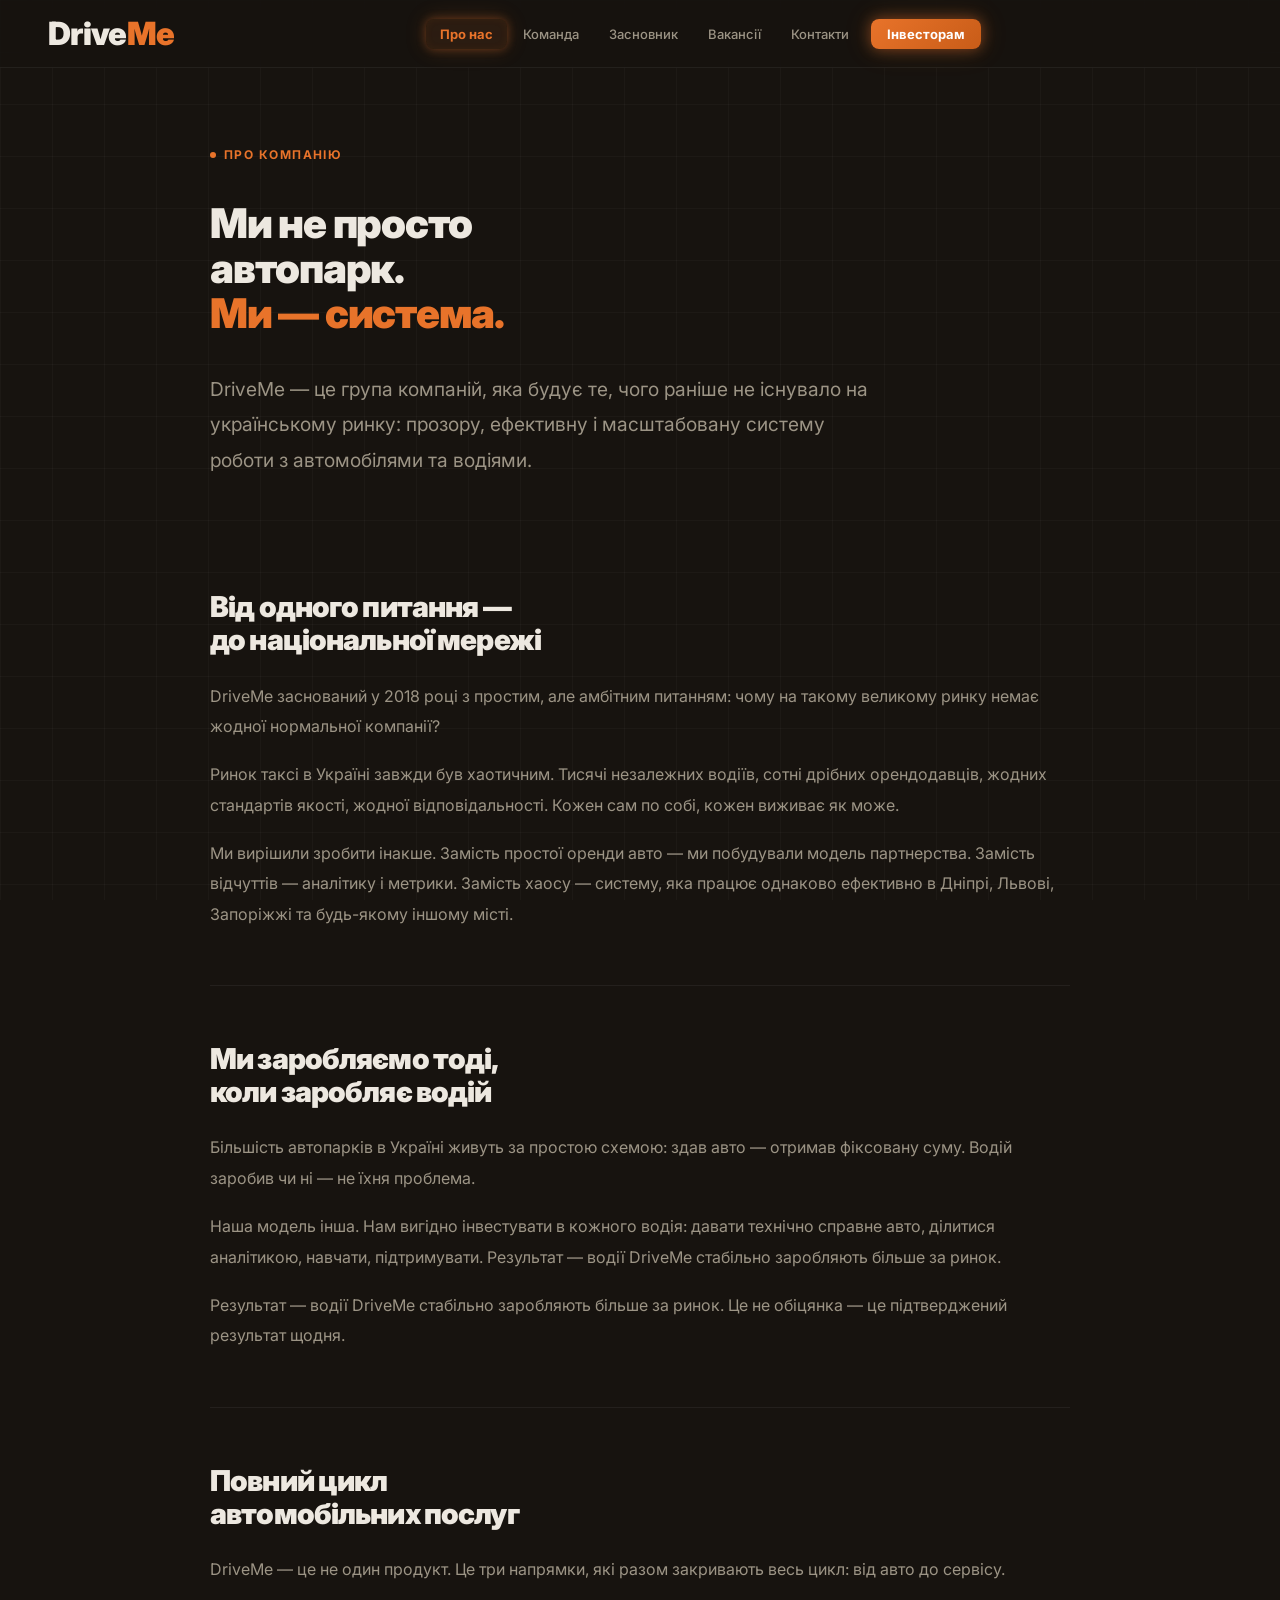
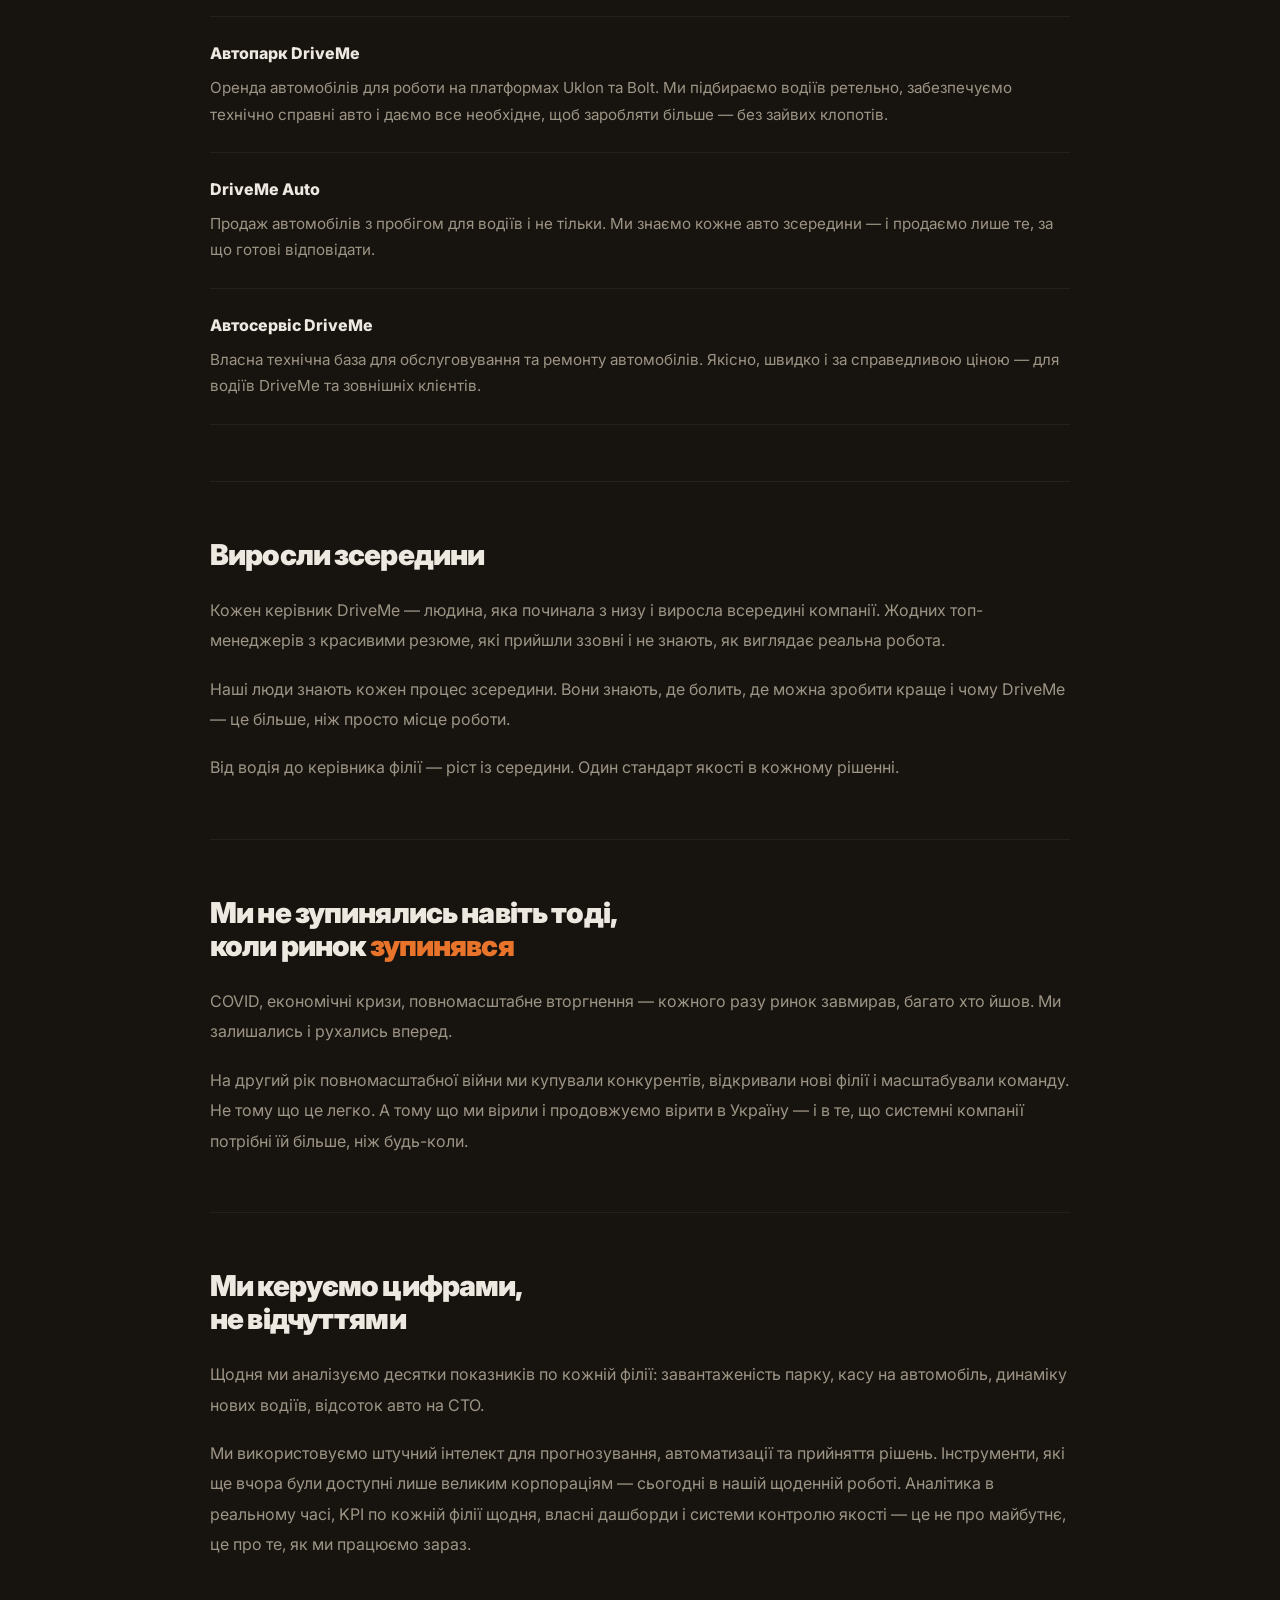
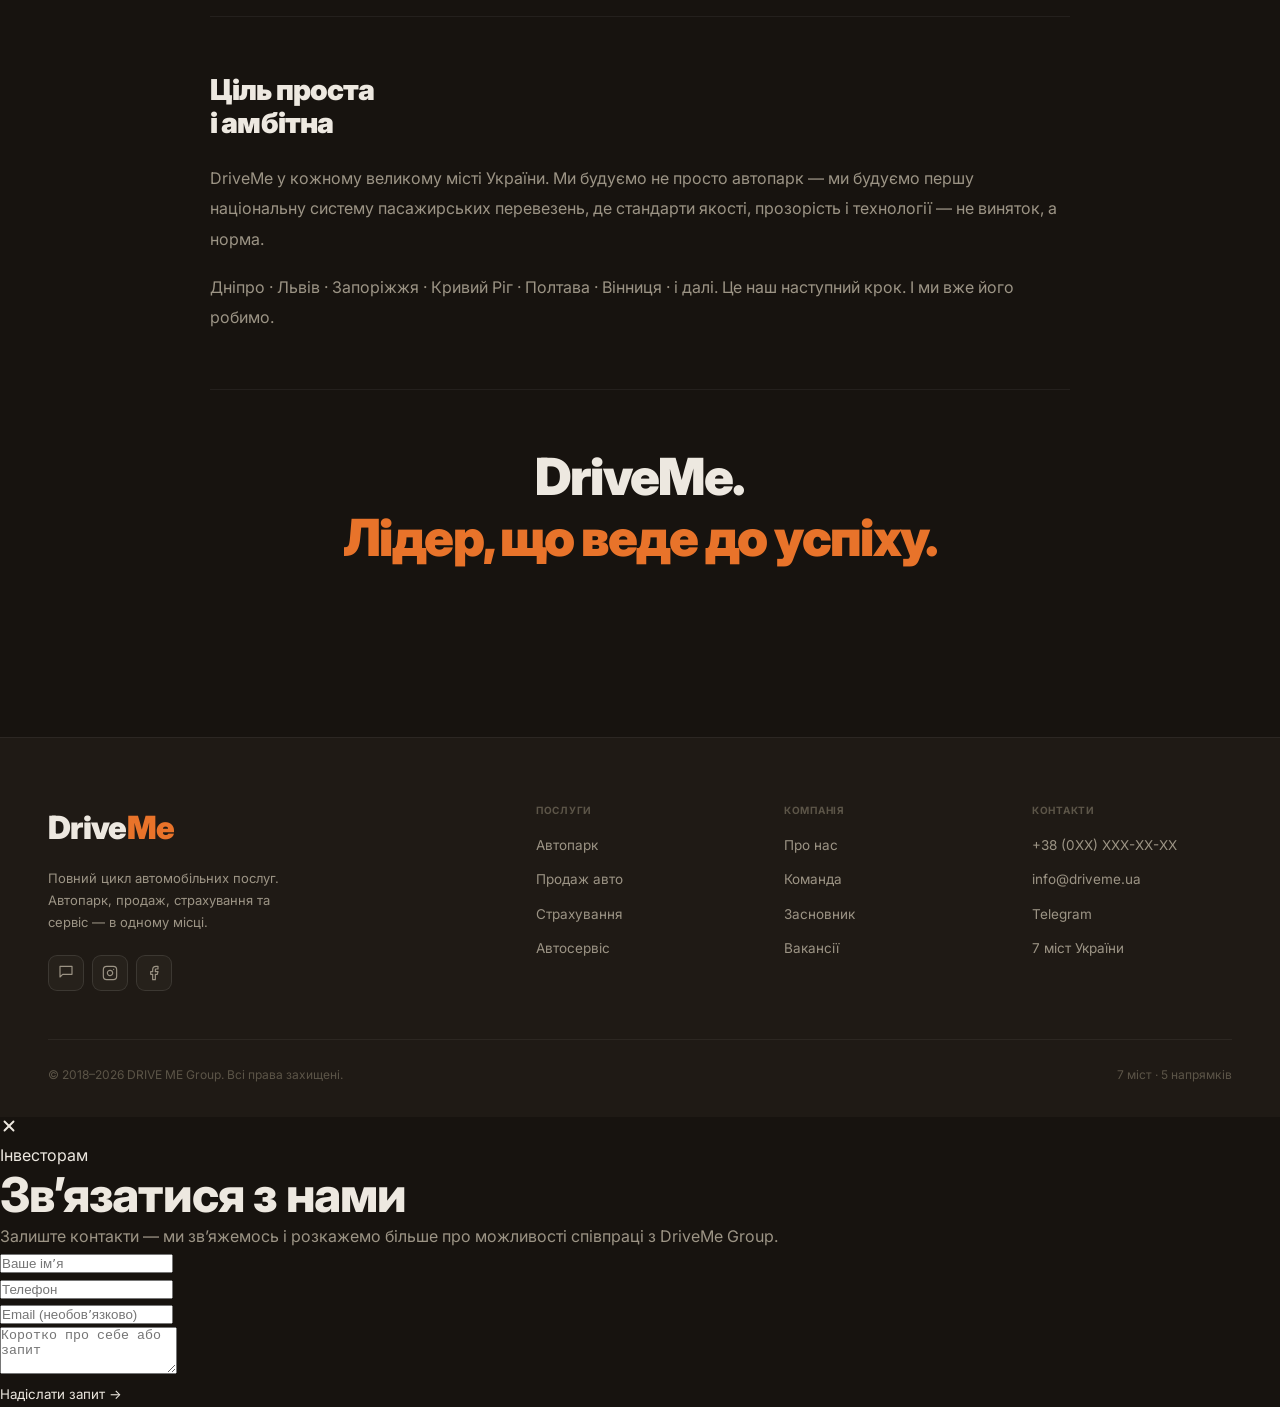
==== commit 173c8184: "Fix investor modal: static HTML in each page, no JS DOM creation Modal HTML now lives in every page " ====
--- a/pages/about.html
+++ b/pages/about.html
@@ -5,10 +5,10 @@
 <link rel="icon" type="image/svg+xml" href="../images/file-2.svg">
 <meta name="viewport" content="width=device-width,initial-scale=1.0">
 <title>Про нас — DRIVE ME Group</title>
-<link rel="stylesheet" href="../css/style.css?v=20260707">
+<link rel="stylesheet" href="../css/style.css?v=20260708">
 <link rel="preconnect" href="https://fonts.googleapis.com">
 <link href="https://fonts.googleapis.com/css2?family=Inter:wght@300;400;500;600;700;800;900&display=swap" rel="stylesheet">
-<script src="../js/main.js?v=20260708" defer></script>
+<script src="../js/main.js?v=20260709" defer></script>
 <style>
 
 .about-page{
@@ -164,7 +164,7 @@
   <a href="founder.html" class="mob-nav-link"><span class="mob-nav-ico"><svg width="18" height="18" viewBox="0 0 24 24" fill="none" stroke="currentColor" stroke-width="1.75" stroke-linecap="round" stroke-linejoin="round"><path d="M20 21v-2a4 4 0 0 0-4-4H8a4 4 0 0 0-4 4v2"/><circle cx="12" cy="7" r="4"/></svg></span>Засновник</a>
   <a href="vacancies.html" class="mob-nav-link"><span class="mob-nav-ico"><svg width="18" height="18" viewBox="0 0 24 24" fill="none" stroke="currentColor" stroke-width="1.75" stroke-linecap="round" stroke-linejoin="round"><rect x="2" y="7" width="20" height="14" rx="2"/><path d="M16 21V5a2 2 0 0 0-2-2h-4a2 2 0 0 0-2 2v16"/></svg></span>Вакансії</a>
   <a href="../index.html#contact" class="mob-nav-link"><span class="mob-nav-ico"><svg width="18" height="18" viewBox="0 0 24 24" fill="none" stroke="currentColor" stroke-width="1.75" stroke-linecap="round" stroke-linejoin="round"><path d="M22 16.92v3a2 2 0 0 1-2.18 2 19.79 19.79 0 0 1-8.63-3.07A19.5 19.5 0 0 1 4.69 12a19.79 19.79 0 0 1-3.07-8.67A2 2 0 0 1 3.61 1h3a2 2 0 0 1 2 1.72 12.84 12.84 0 0 0 .7 2.81 2 2 0 0 1-.45 2.11L8.09 9a16 16 0 0 0 6.29 6.29l1.36-1.36a2 2 0 0 1 2.11-.45 12.84 12.84 0 0 0 2.81.7A2 2 0 0 1 22 16.92z"/></svg></span>Контакти</a>
-  <div class="mob-nav-link mob-nav-link--invest"><span class="mob-nav-ico"><svg width="18" height="18" viewBox="0 0 24 24" fill="none" stroke="currentColor" stroke-width="1.75" stroke-linecap="round" stroke-linejoin="round"><polyline points="22 7 13.5 15.5 8.5 10.5 2 17"/><polyline points="16 7 22 7 22 13"/></svg></span>Інвесторам</div>
+  <div class="mob-nav-link mob-nav-link--invest" onclick="openInvestModal()"><span class="mob-nav-ico"><svg width="18" height="18" viewBox="0 0 24 24" fill="none" stroke="currentColor" stroke-width="1.75" stroke-linecap="round" stroke-linejoin="round"><polyline points="22 7 13.5 15.5 8.5 10.5 2 17"/><polyline points="16 7 22 7 22 13"/></svg></span>Інвесторам</div>
 </div>
 
 <!-- MAIN -->
@@ -304,5 +304,54 @@
   </div>
 </footer>
 
+
+<!-- INVEST-MODAL -->
+<div id="invest-modal">
+<div class="imod-overlay" onclick="_iClose()"></div>
+<div class="imod-box">
+  <button class="imod-close" onclick="_iClose()">
+    <svg width="18" height="18" viewBox="0 0 24 24" fill="none" stroke="currentColor" stroke-width="2.5" stroke-linecap="round"><line x1="18" y1="6" x2="6" y2="18"/><line x1="6" y1="6" x2="18" y2="18"/></svg>
+  </button>
+  <div class="imod-label"><span class="imod-dot"></span>&#1030;&#1085;&#1074;&#1077;&#1089;&#1090;&#1086;&#1088;&#1072;&#1084;</div>
+  <h2 class="imod-title">&#1047;&#1074;&#700;&#1103;&#1079;&#1072;&#1090;&#1080;&#1089;&#1103; &#1079; &#1085;&#1072;&#1084;&#1080;</h2>
+  <p class="imod-sub">&#1047;&#1072;&#1083;&#1080;&#1096;&#1090;&#1077; &#1082;&#1086;&#1085;&#1090;&#1072;&#1082;&#1090;&#1080; &#8212; &#1084;&#1080; &#1079;&#1074;&#700;&#1103;&#1078;&#1077;&#1084;&#1086;&#1089;&#1100; &#1110; &#1088;&#1086;&#1079;&#1082;&#1072;&#1078;&#1077;&#1084;&#1086; &#1073;&#1110;&#1083;&#1100;&#1096;&#1077; &#1087;&#1088;&#1086; &#1084;&#1086;&#1078;&#1083;&#1080;&#1074;&#1086;&#1089;&#1090;&#1110; &#1089;&#1087;&#1110;&#1074;&#1087;&#1088;&#1072;&#1094;&#1110; &#1079; DriveMe Group.</p>
+  <form class="imod-form" id="invest-form" onsubmit="return _iSubmit(this)">
+    <div class="imod-field"><input type="text" name="name" placeholder="&#1042;&#1072;&#1096;&#1077; &#1110;&#1084;&#700;&#1103;" required autocomplete="name"></div>
+    <div class="imod-field"><input type="tel" name="phone" placeholder="&#1058;&#1077;&#1083;&#1077;&#1092;&#1086;&#1085;" required autocomplete="tel"></div>
+    <div class="imod-field"><input type="email" name="email" placeholder="Email (&#1085;&#1077;&#1086;&#1073;&#1086;&#1074;&#700;&#1103;&#1079;&#1082;&#1086;&#1074;&#1086;)" autocomplete="email"></div>
+    <div class="imod-field"><textarea name="message" placeholder="&#1050;&#1086;&#1088;&#1086;&#1090;&#1082;&#1086; &#1087;&#1088;&#1086; &#1089;&#1077;&#1073;&#1077; &#1072;&#1073;&#1086; &#1079;&#1072;&#1087;&#1080;&#1090;" rows="3"></textarea></div>
+    <button type="submit" class="imod-submit">&#1053;&#1072;&#1076;&#1110;&#1089;&#1083;&#1072;&#1090;&#1080; &#1079;&#1072;&#1087;&#1080;&#1090; &#8594;</button>
+  </form>
+  <div class="imod-success" id="invest-success" style="display:none">
+    <div class="imod-success-ico"><svg width="32" height="32" viewBox="0 0 24 24" fill="none" stroke="currentColor" stroke-width="2" stroke-linecap="round"><polyline points="20 6 9 17 4 12"/></svg></div>
+    <div class="imod-success-text">&#1044;&#1103;&#1082;&#1091;&#1108;&#1084;&#1086;! &#1052;&#1080; &#1079;&#1074;&#700;&#1103;&#1078;&#1077;&#1084;&#1086;&#1089;&#1100; &#1079; &#1074;&#1072;&#1084;&#1080; &#1085;&#1072;&#1081;&#1073;&#1083;&#1080;&#1078;&#1095;&#1080;&#1084; &#1095;&#1072;&#1089;&#1086;&#1084;.</div>
+  </div>
+</div>
+</div>
+<script>
+function openInvestModal(){
+  var m=document.getElementById('invest-modal');
+  if(!m)return;
+  var mn=document.querySelector('.mob-nav');
+  if(mn){mn.style.display='none';mn.classList.remove('open');}
+  document.getElementById('invest-form').style.display='';
+  document.getElementById('invest-form').reset();
+  document.getElementById('invest-success').style.display='none';
+  m.classList.add('open');
+  document.body.style.overflow='hidden';
+}
+function _iClose(){
+  var m=document.getElementById('invest-modal');
+  if(m){m.classList.remove('open');}
+  document.body.style.overflow='';
+}
+function _iSubmit(f){
+  f.style.display='none';
+  document.getElementById('invest-success').style.display='flex';
+  setTimeout(_iClose,3000);
+  return false;
+}
+document.addEventListener('keydown',function(e){if(e.key==='Escape')_iClose();});
+</script>
 </body>
 </html>
--- a/css/style.css
+++ b/css/style.css
@@ -210,7 +210,7 @@
   background:linear-gradient(135deg,#E8732A,#c85c18);
   margin-top:6px;border-radius:12px;
   box-shadow:0 4px 20px rgba(232,115,42,0.35);
-  cursor:default;
+  cursor:pointer;
 }
 .mob-nav-link--invest .mob-nav-ico{color:#fff}
 
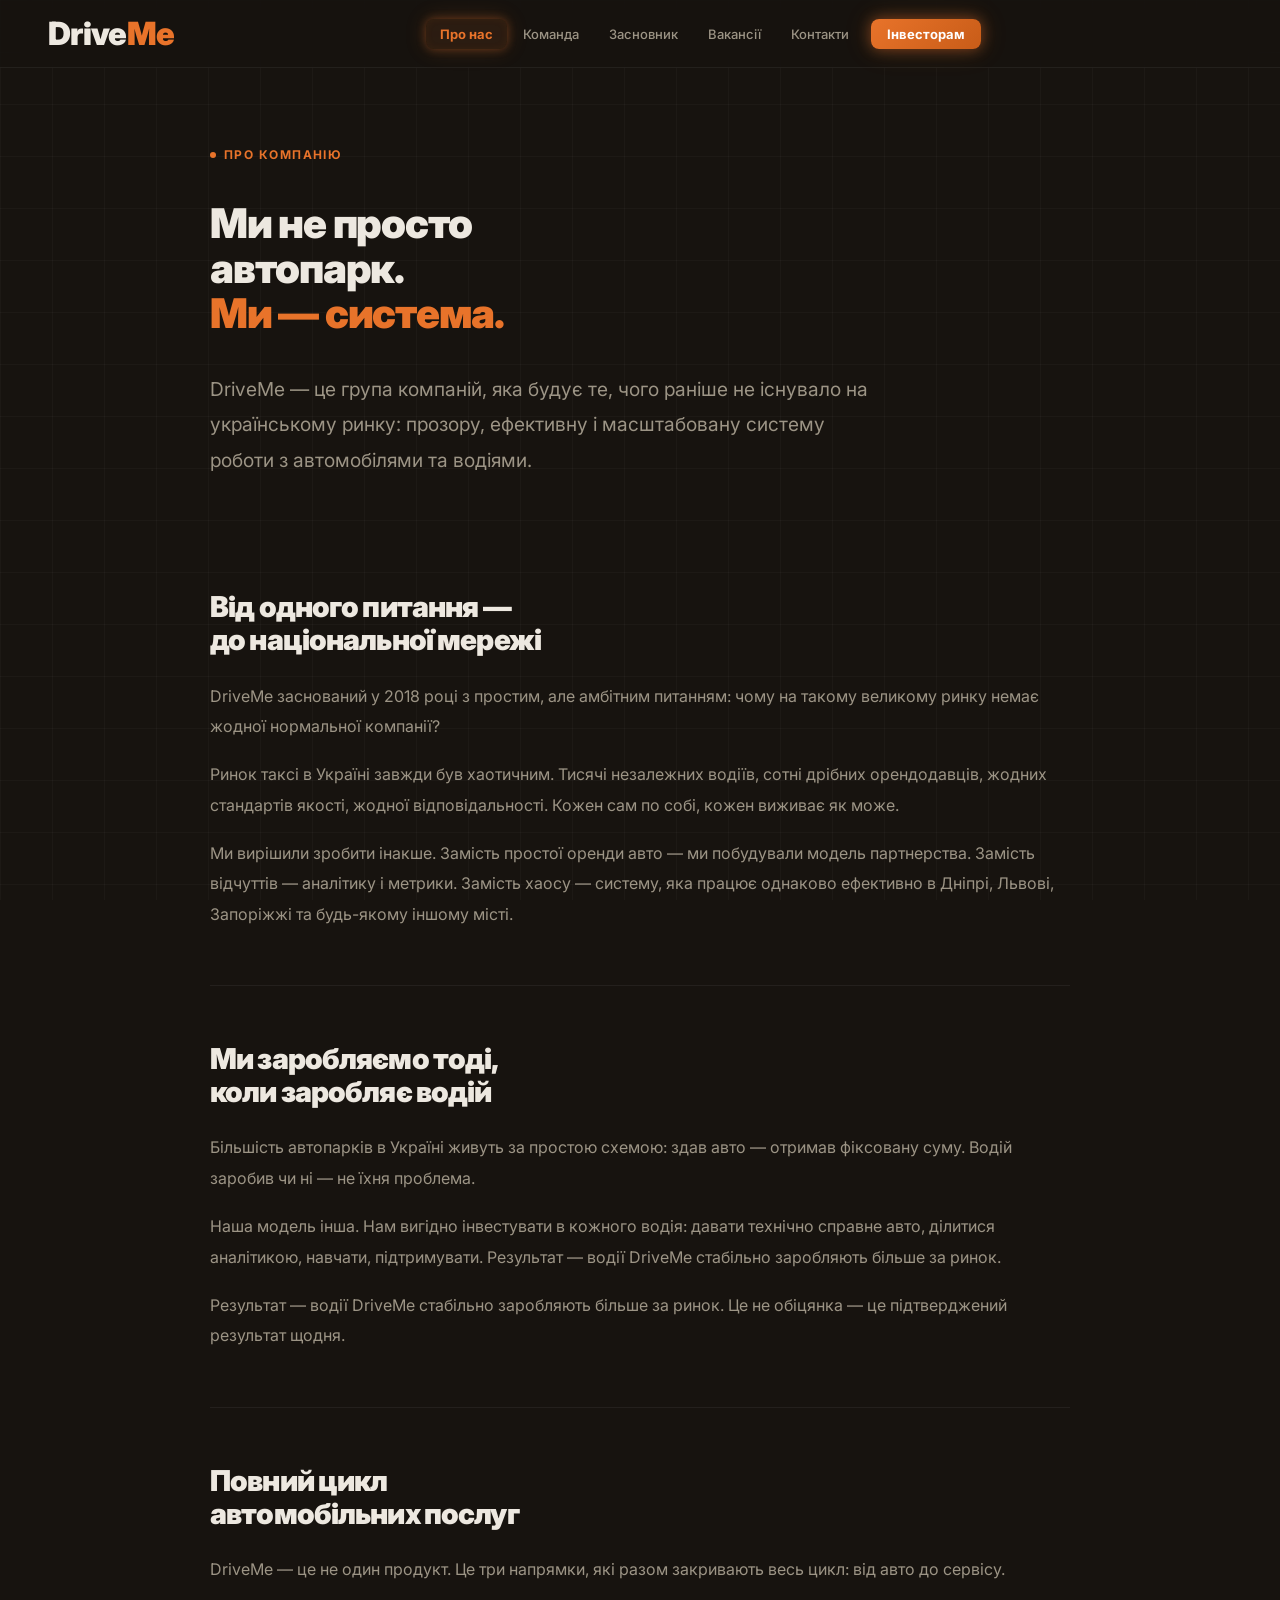
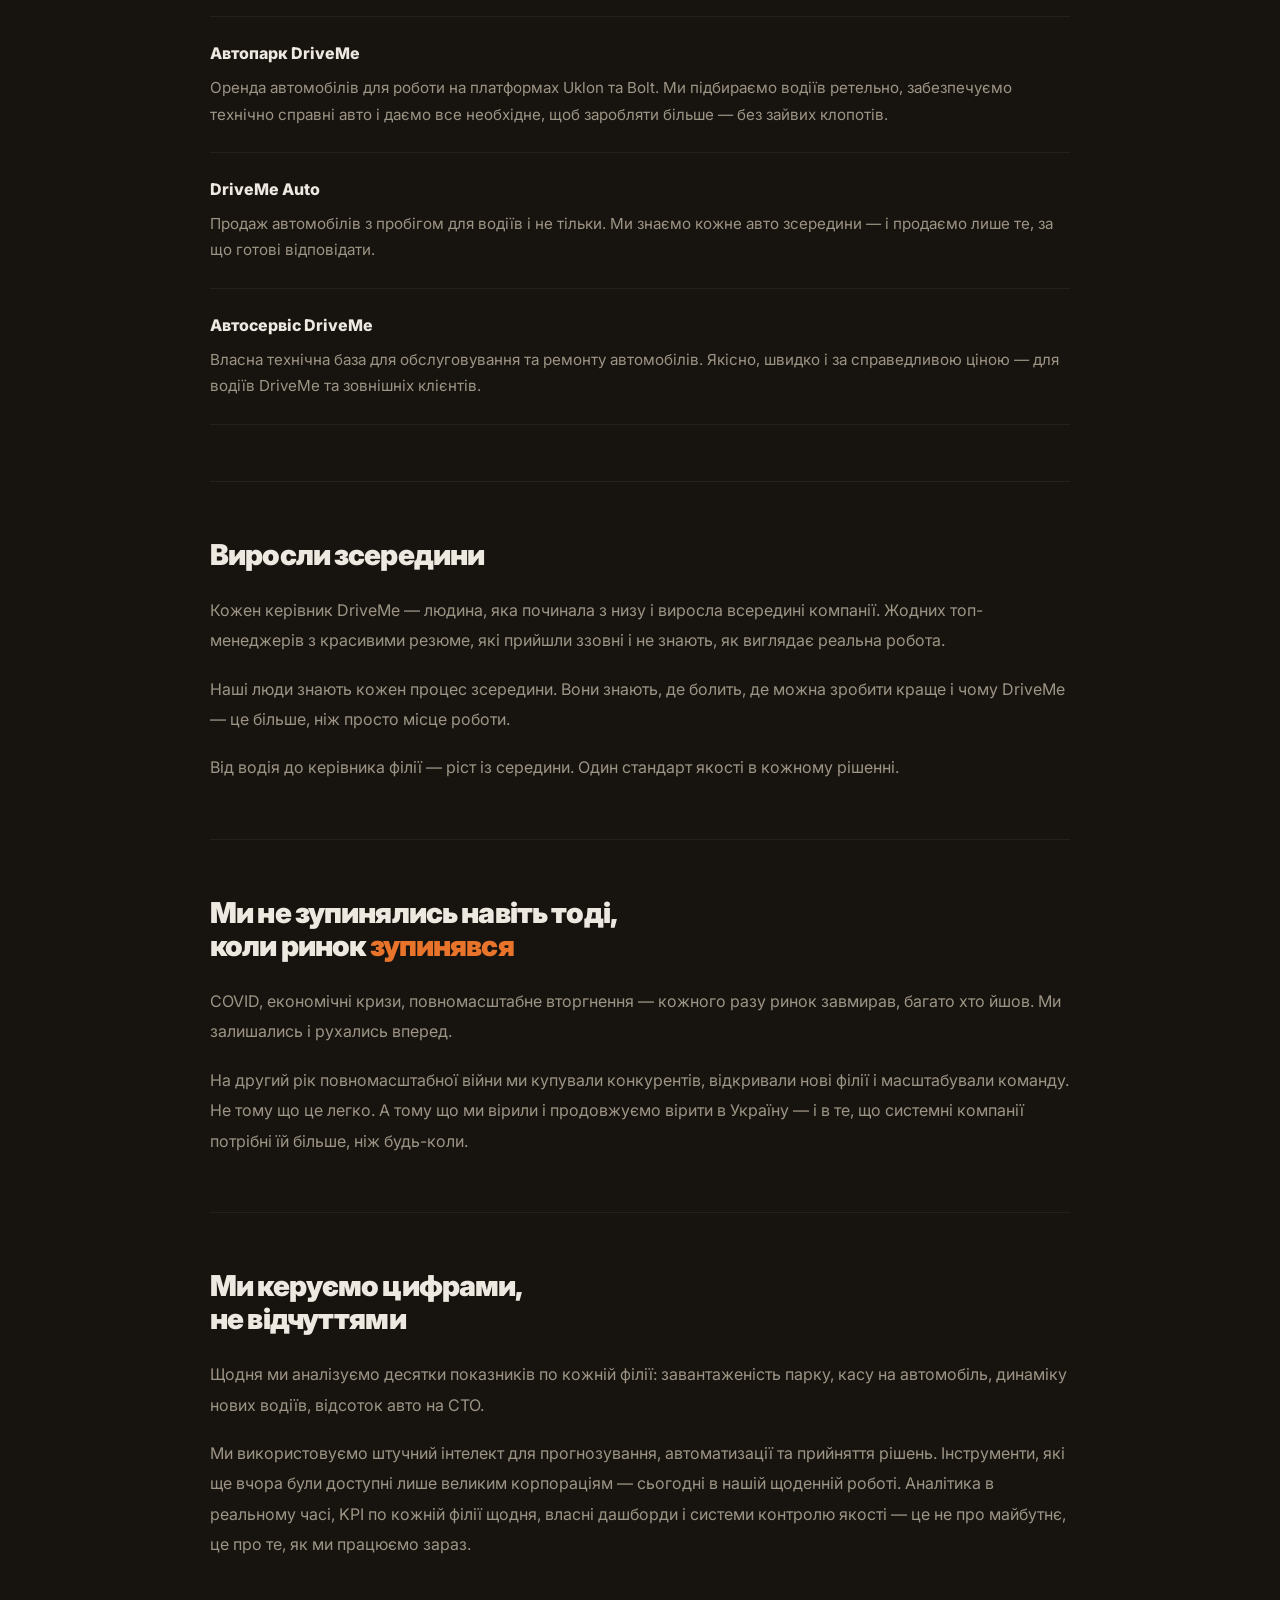
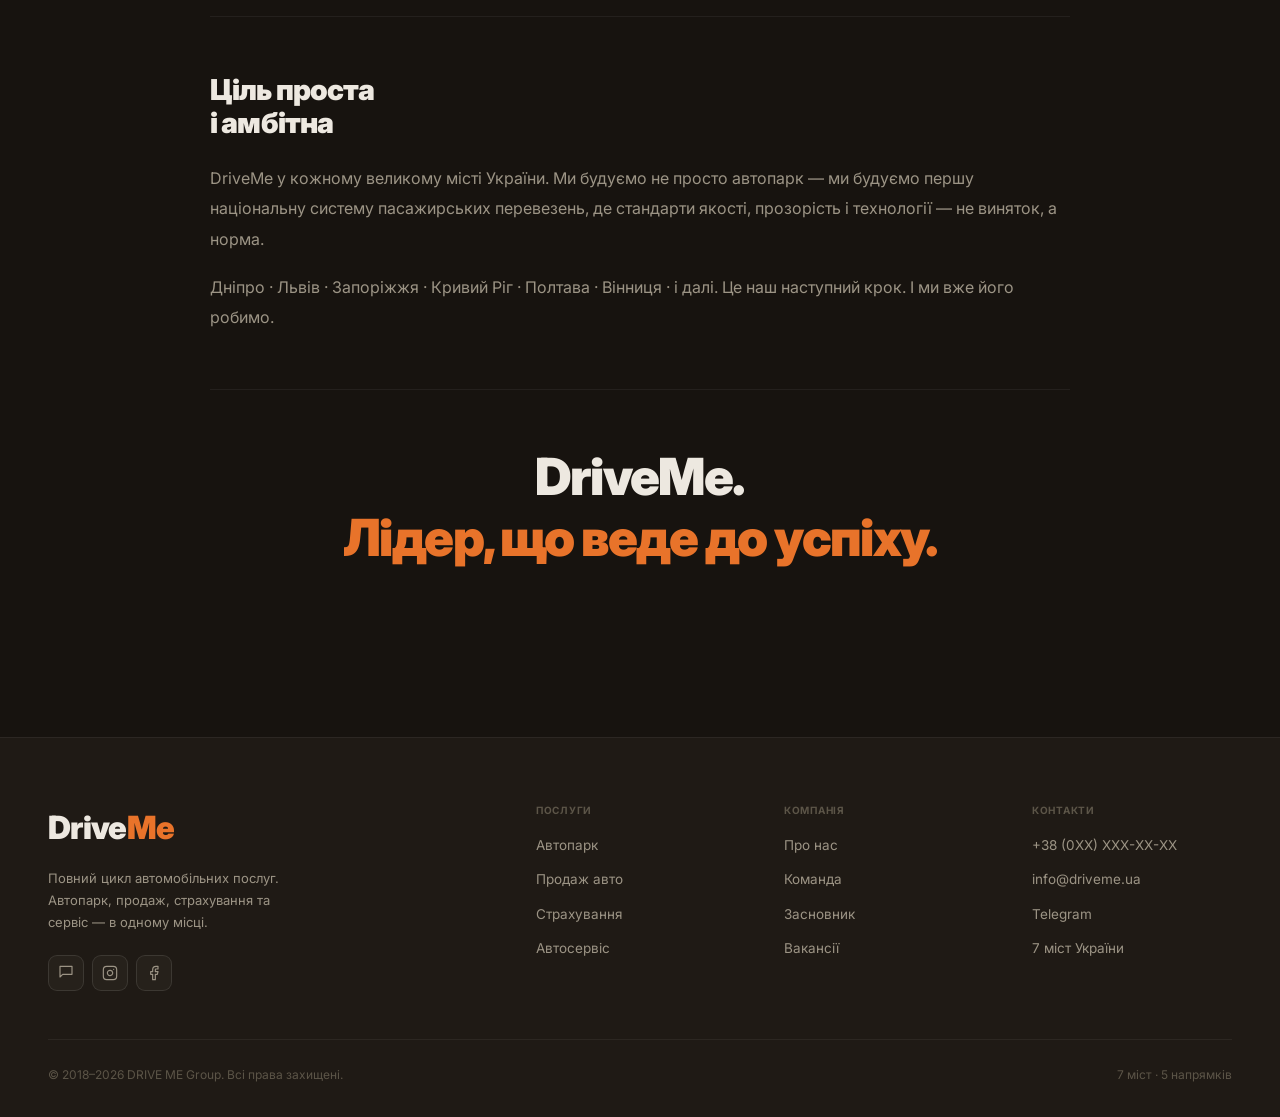
==== commit d16ecf59: "Rewrite invest modal as native <dialog> element Uses browser-native showModal() which bypasses all C" ====
--- a/pages/about.html
+++ b/pages/about.html
@@ -5,7 +5,7 @@
 <link rel="icon" type="image/svg+xml" href="../images/file-2.svg">
 <meta name="viewport" content="width=device-width,initial-scale=1.0">
 <title>Про нас — DRIVE ME Group</title>
-<link rel="stylesheet" href="../css/style.css?v=20260708">
+<link rel="stylesheet" href="../css/style.css?v=20260710">
 <link rel="preconnect" href="https://fonts.googleapis.com">
 <link href="https://fonts.googleapis.com/css2?family=Inter:wght@300;400;500;600;700;800;900&display=swap" rel="stylesheet">
 <script src="../js/main.js?v=20260709" defer></script>
@@ -305,9 +305,9 @@
 </footer>
 
 
+
 <!-- INVEST-MODAL -->
-<div id="invest-modal">
-<div class="imod-overlay" onclick="_iClose()"></div>
+<dialog id="invest-modal">
 <div class="imod-box">
   <button class="imod-close" onclick="_iClose()">
     <svg width="18" height="18" viewBox="0 0 24 24" fill="none" stroke="currentColor" stroke-width="2.5" stroke-linecap="round"><line x1="18" y1="6" x2="6" y2="18"/><line x1="6" y1="6" x2="18" y2="18"/></svg>
@@ -327,7 +327,7 @@
     <div class="imod-success-text">&#1044;&#1103;&#1082;&#1091;&#1108;&#1084;&#1086;! &#1052;&#1080; &#1079;&#1074;&#700;&#1103;&#1078;&#1077;&#1084;&#1086;&#1089;&#1100; &#1079; &#1074;&#1072;&#1084;&#1080; &#1085;&#1072;&#1081;&#1073;&#1083;&#1080;&#1078;&#1095;&#1080;&#1084; &#1095;&#1072;&#1089;&#1086;&#1084;.</div>
   </div>
 </div>
-</div>
+</dialog>
 <script>
 function openInvestModal(){
   var m=document.getElementById('invest-modal');
@@ -337,13 +337,11 @@
   document.getElementById('invest-form').style.display='';
   document.getElementById('invest-form').reset();
   document.getElementById('invest-success').style.display='none';
-  m.classList.add('open');
-  document.body.style.overflow='hidden';
+  m.showModal();
 }
 function _iClose(){
   var m=document.getElementById('invest-modal');
-  if(m){m.classList.remove('open');}
-  document.body.style.overflow='';
+  if(m&&m.open)m.close();
 }
 function _iSubmit(f){
   f.style.display='none';
@@ -351,7 +349,9 @@
   setTimeout(_iClose,3000);
   return false;
 }
-document.addEventListener('keydown',function(e){if(e.key==='Escape')_iClose();});
+document.getElementById('invest-modal').addEventListener('click',function(e){
+  if(e.target===this)this.close();
+});
 </script>
 </body>
 </html>
--- a/css/style.css
+++ b/css/style.css
@@ -1303,27 +1303,28 @@
   /* wrap padding */
   .wrap{padding:0 16px}
 
-/* ── INVESTOR MODAL ── */
+/* ── INVESTOR MODAL (native dialog) ── */
 #invest-modal{
-  position:fixed;inset:0;z-index:9999;
-  display:none;
-}
-#invest-modal.open{display:flex;align-items:flex-end;justify-content:center}
+  border:none;padding:0;background:transparent;
+  width:100%;max-width:480px;
+  margin:0 auto;
+  position:fixed;bottom:0;left:50%;top:auto;right:auto;
+  transform:translateX(-50%);
+  overflow:visible;
+}
+#invest-modal::backdrop{
+  background:rgba(0,0,0,0.72);
+  backdrop-filter:blur(6px);-webkit-backdrop-filter:blur(6px);
+}
 @media(min-width:600px){
-  #invest-modal.open{align-items:center}
-}
-.imod-overlay{
-  position:absolute;inset:0;
-  background:rgba(0,0,0,0.7);
-  backdrop-filter:blur(6px);-webkit-backdrop-filter:blur(6px);
+  #invest-modal{bottom:auto;top:50%;transform:translate(-50%,-50%)}
 }
 .imod-box{
-  position:relative;z-index:1;
   background:var(--col);
   border:1px solid var(--border2);
   border-radius:24px 24px 0 0;
   padding:32px 24px 40px;
-  width:100%;max-width:480px;
+  width:100%;
   box-shadow:0 -8px 48px rgba(0,0,0,0.5);
   animation:imod-up .3s cubic-bezier(.4,0,.2,1);
 }
